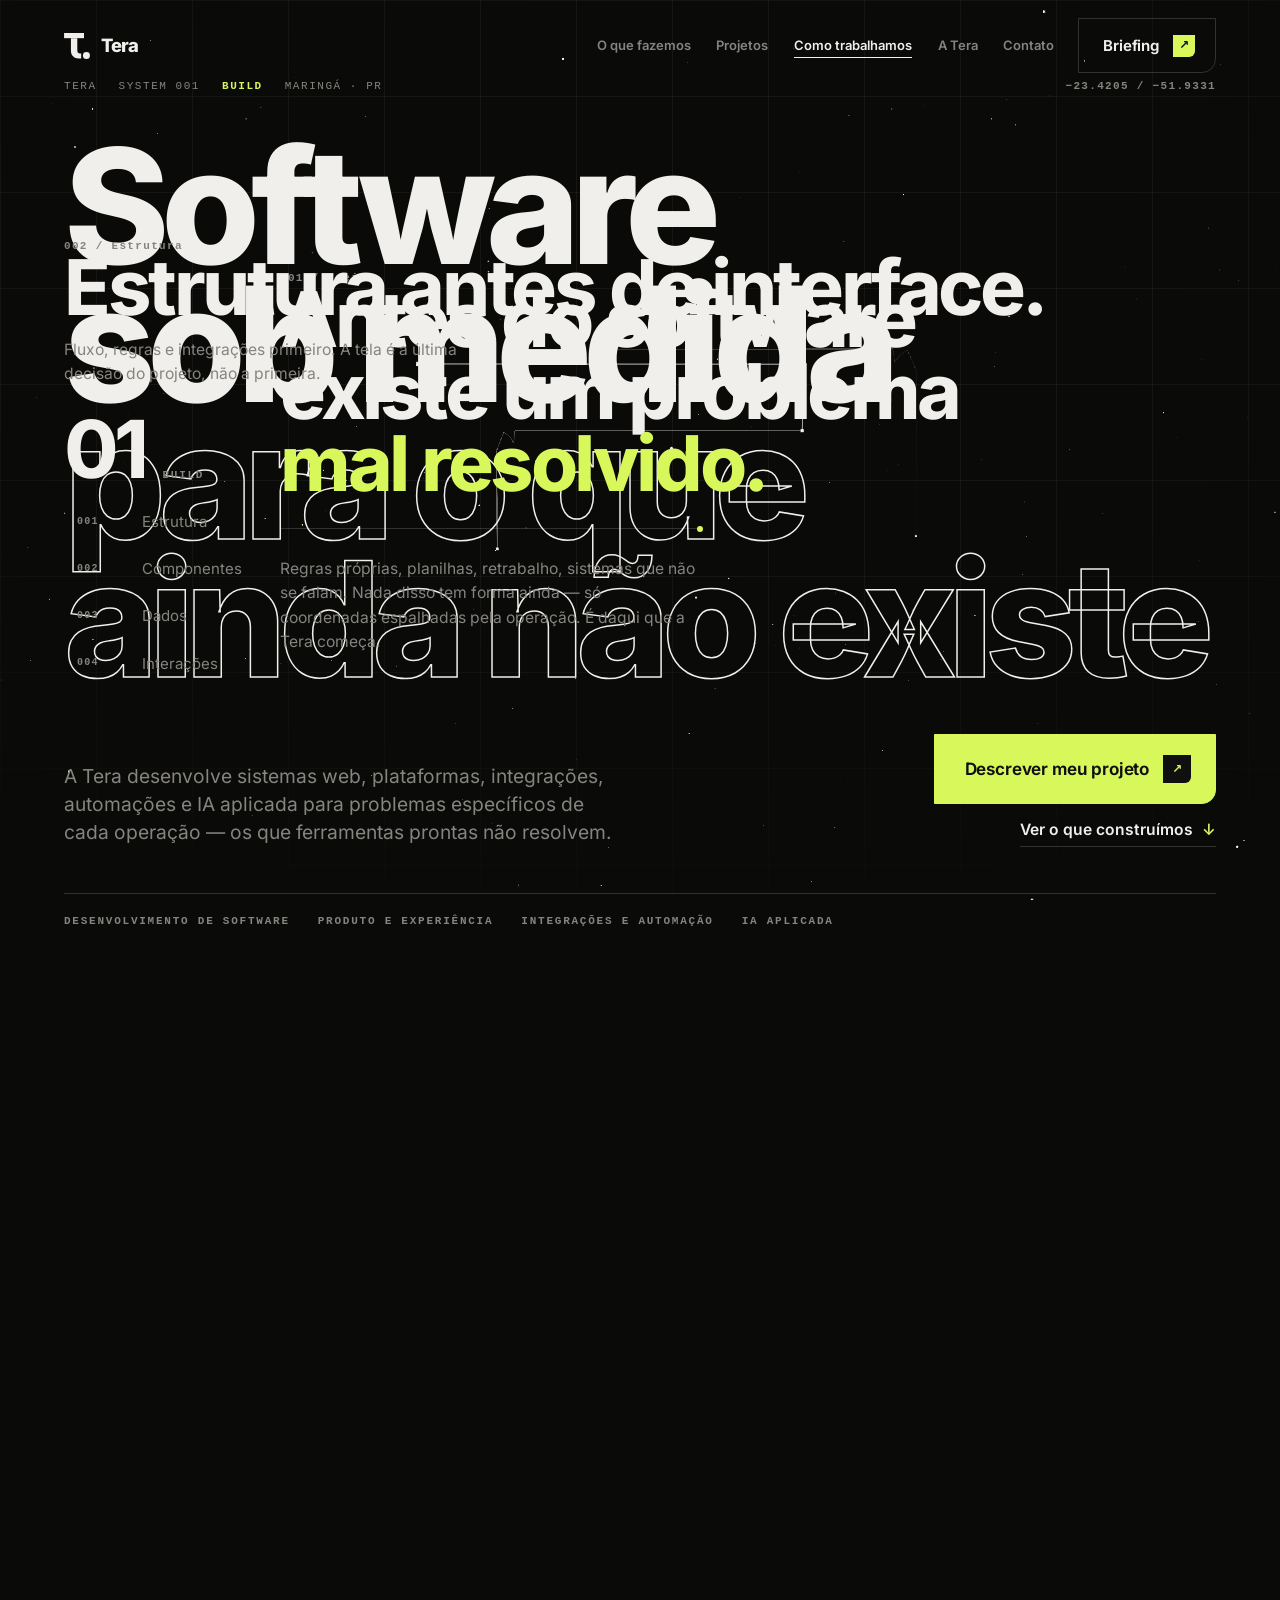
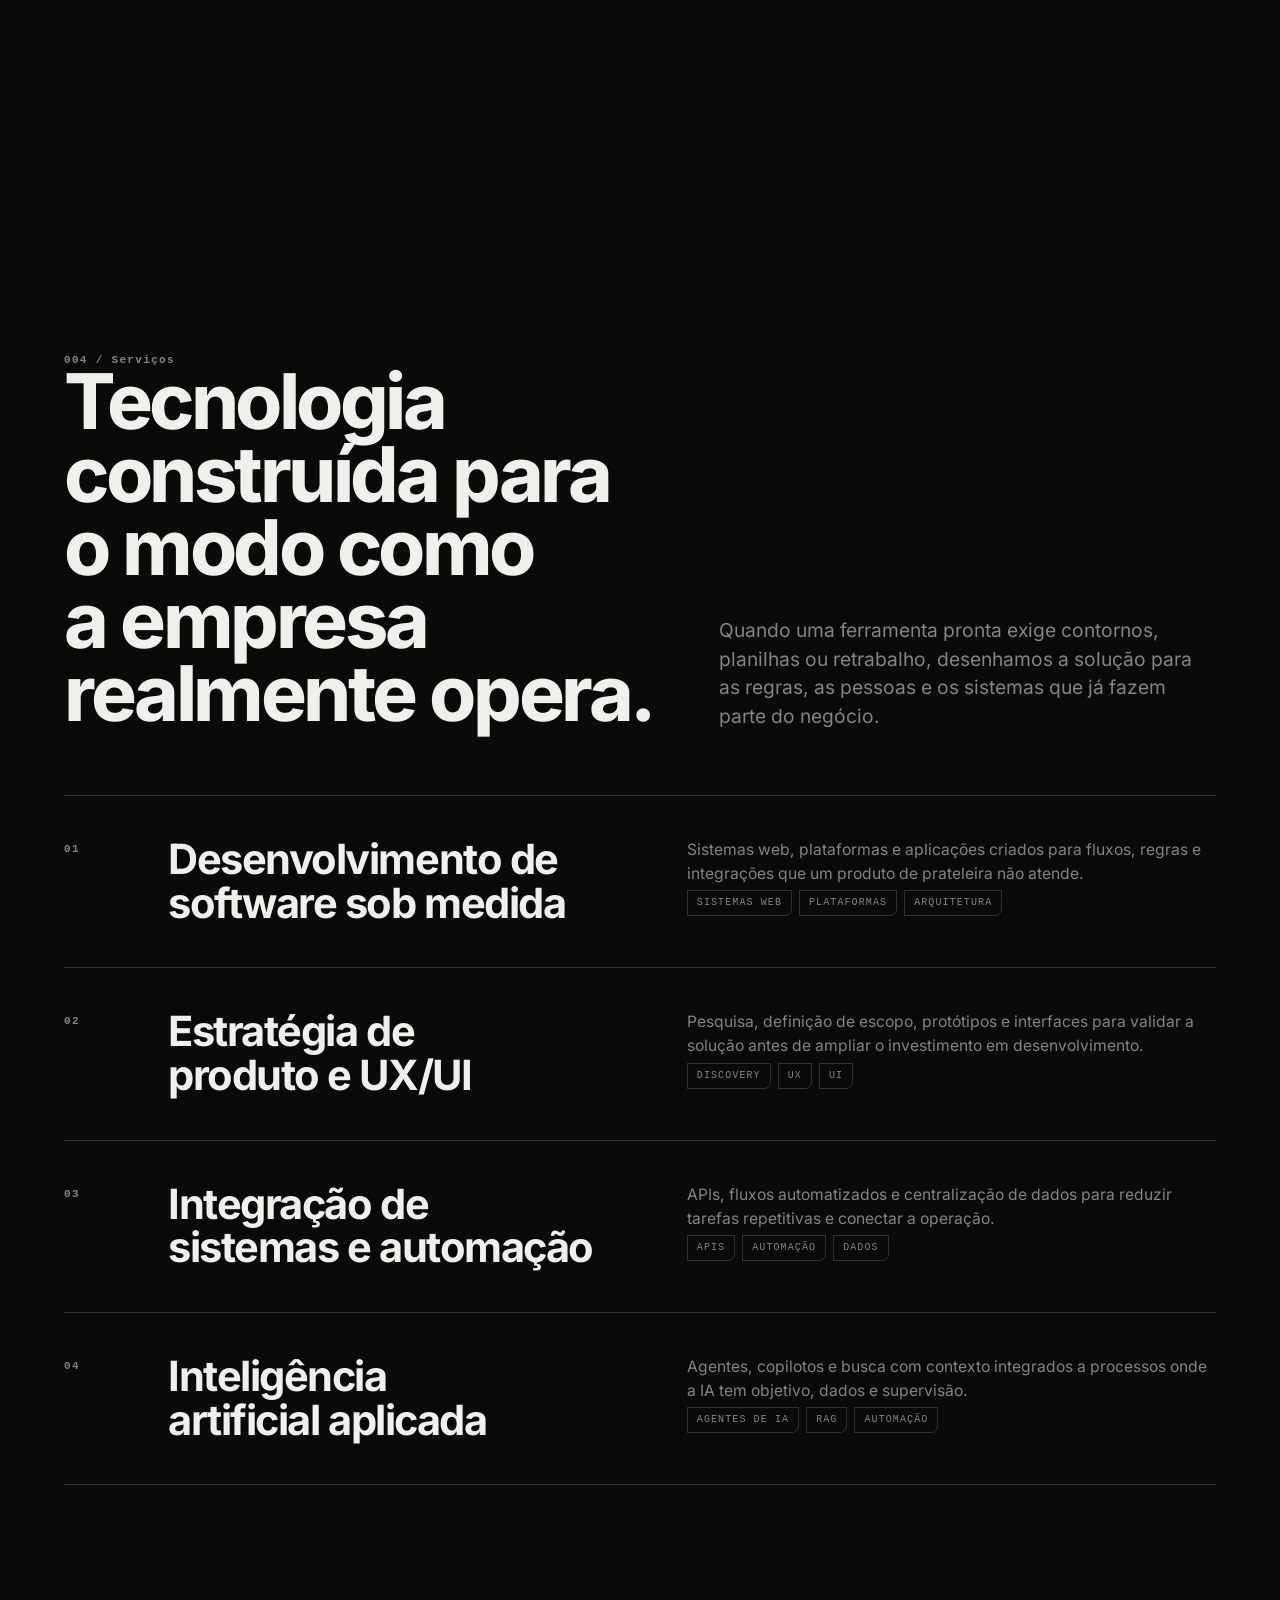
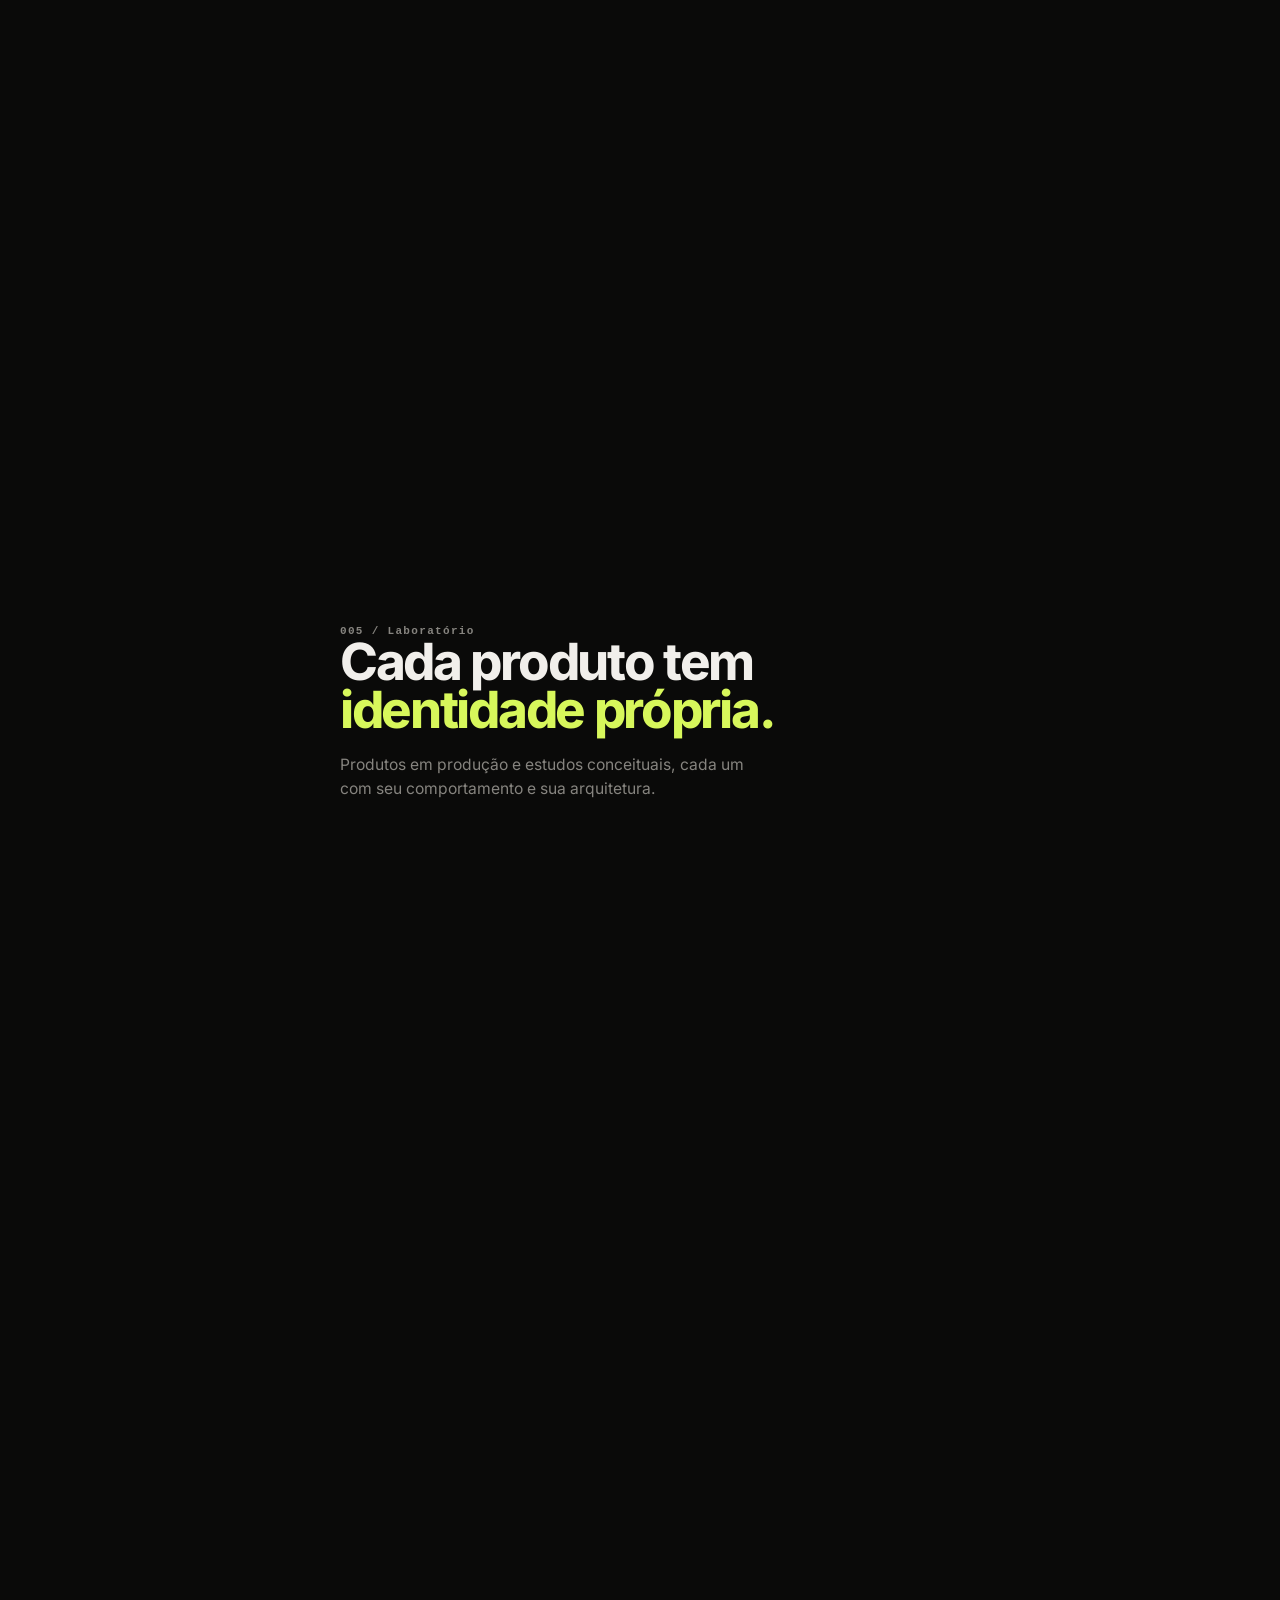
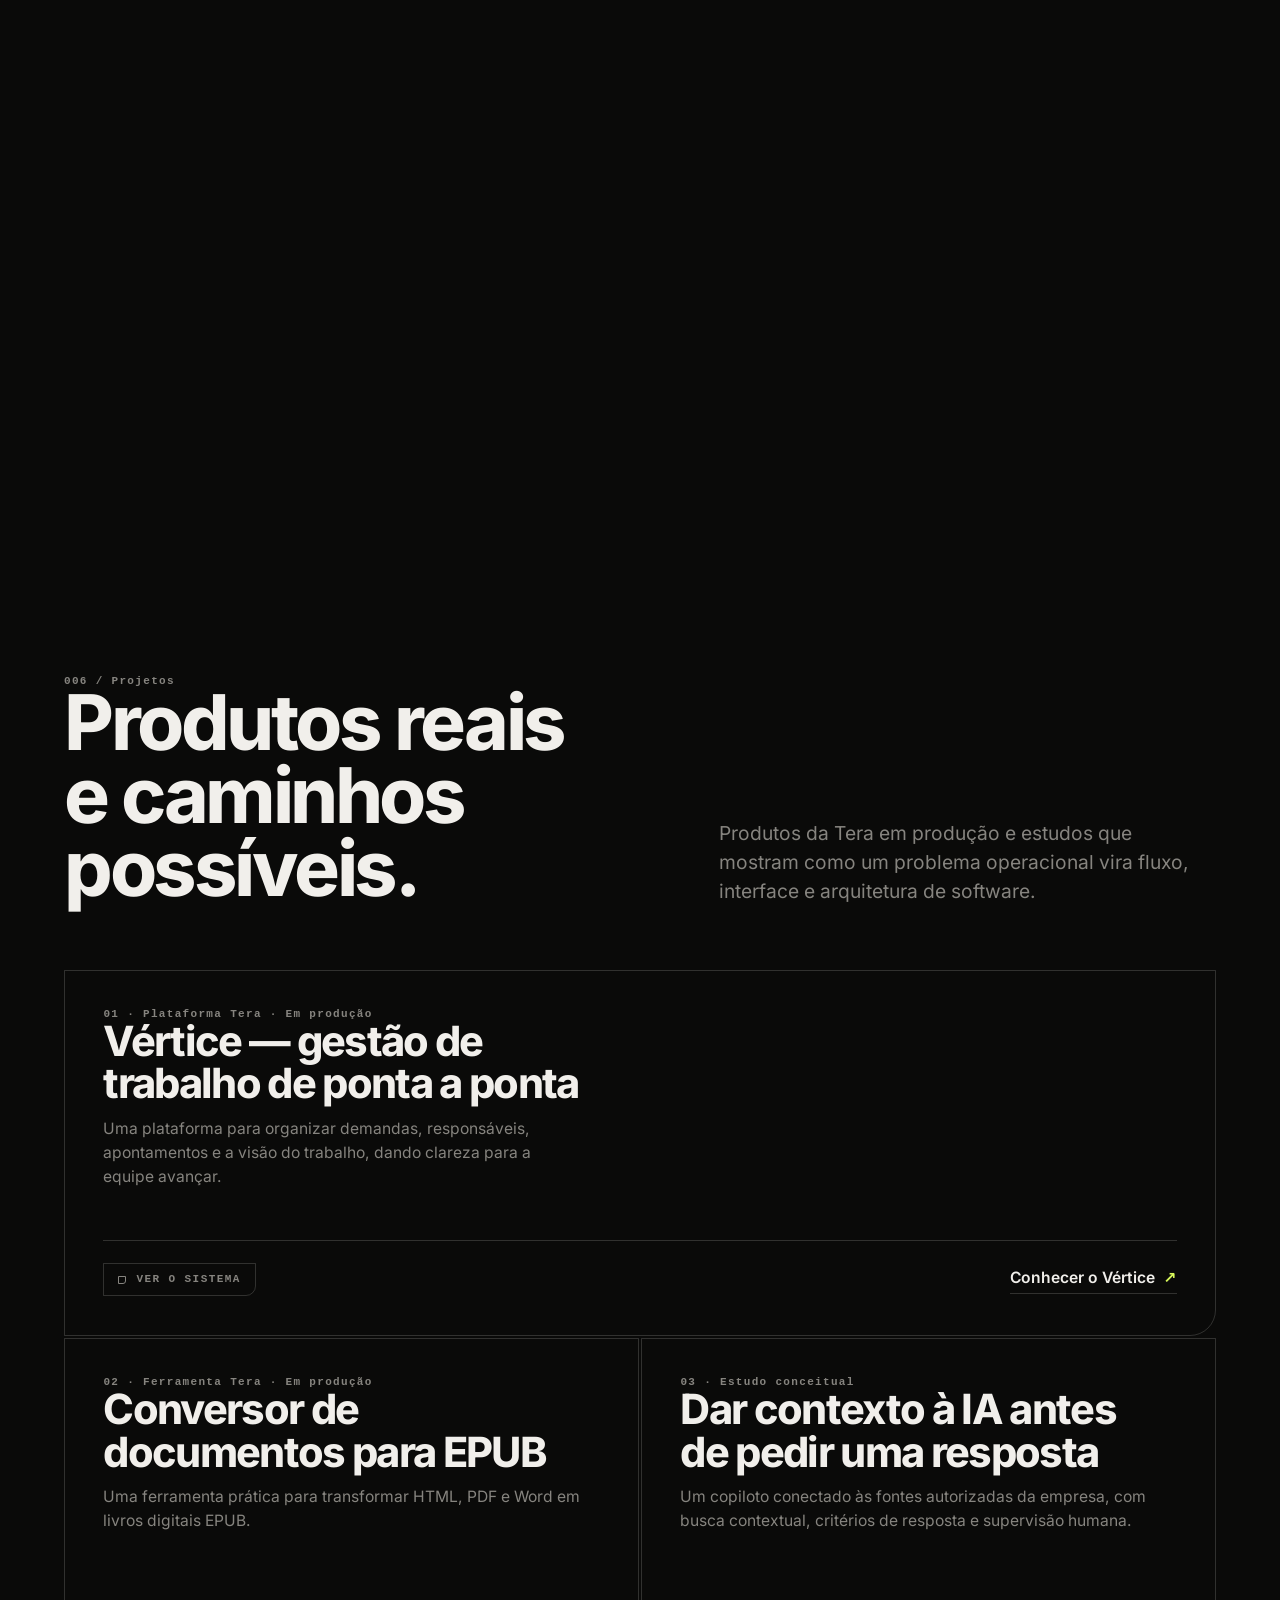
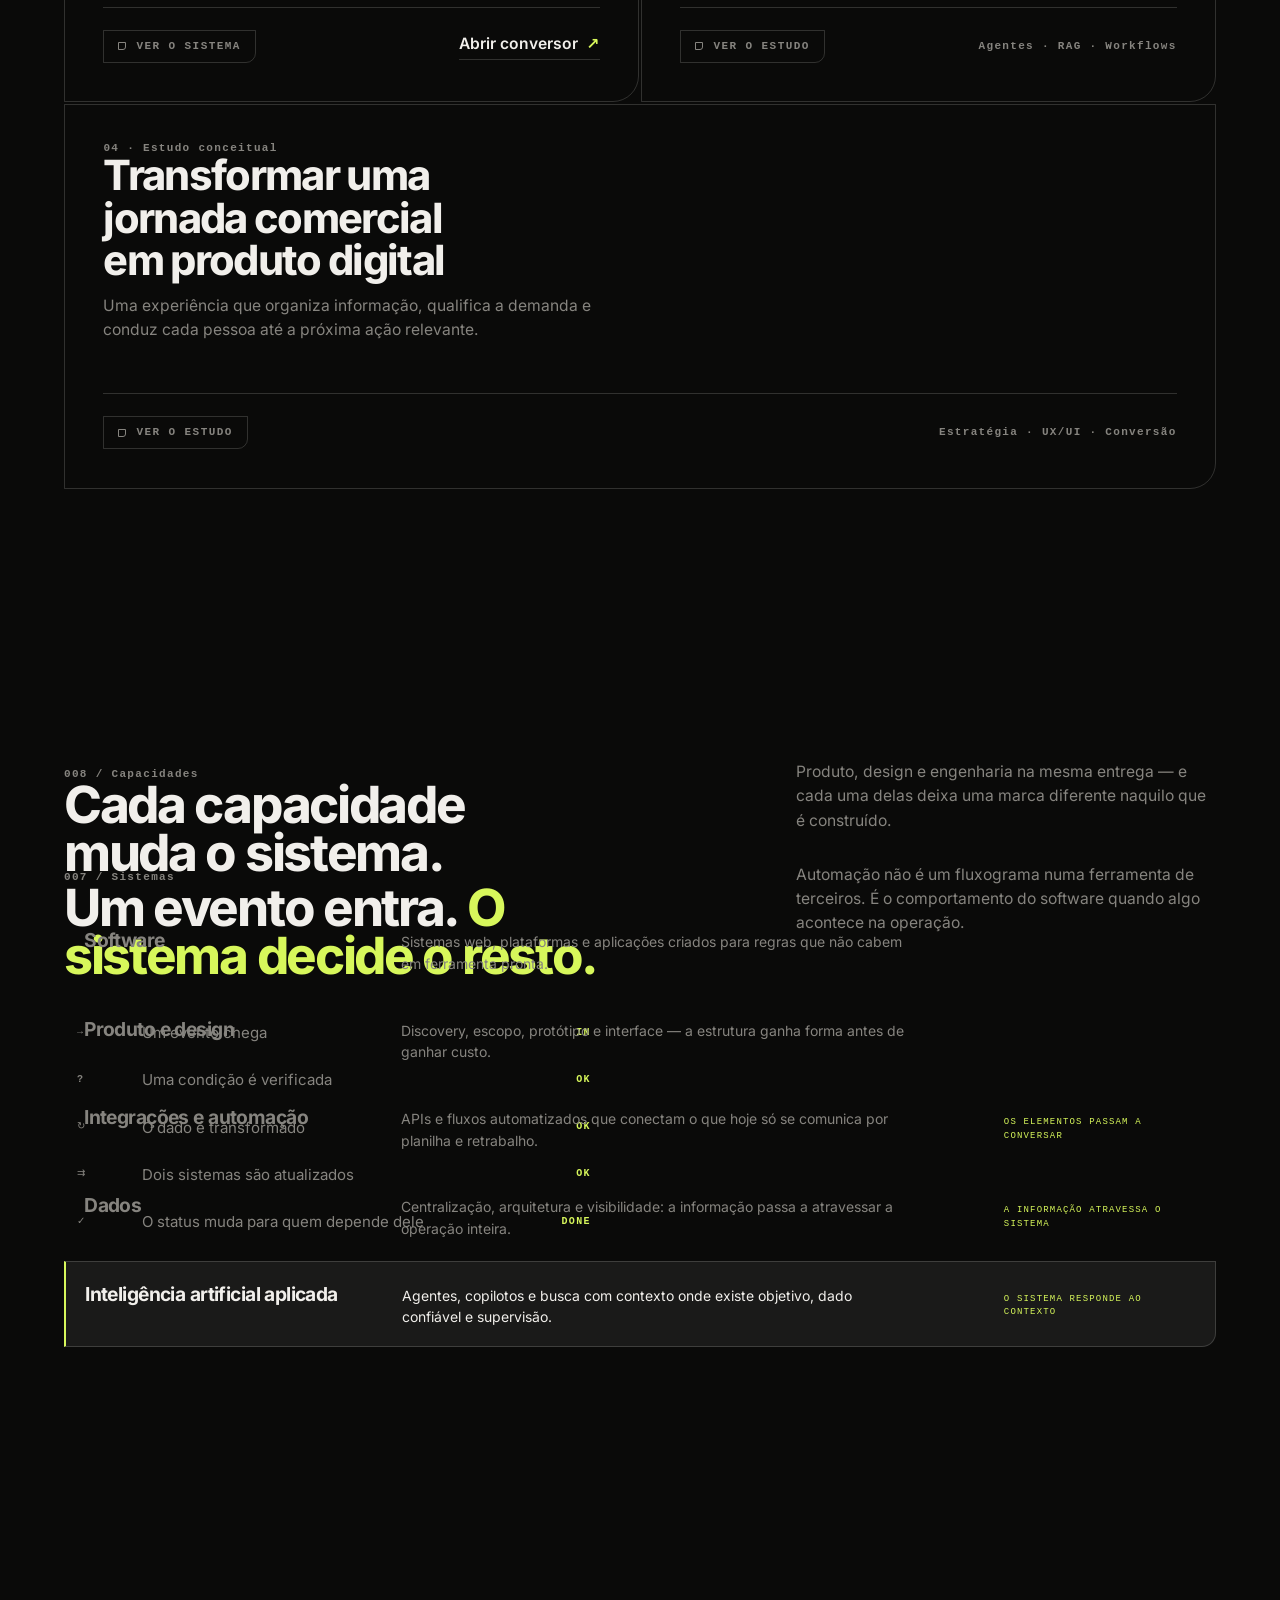
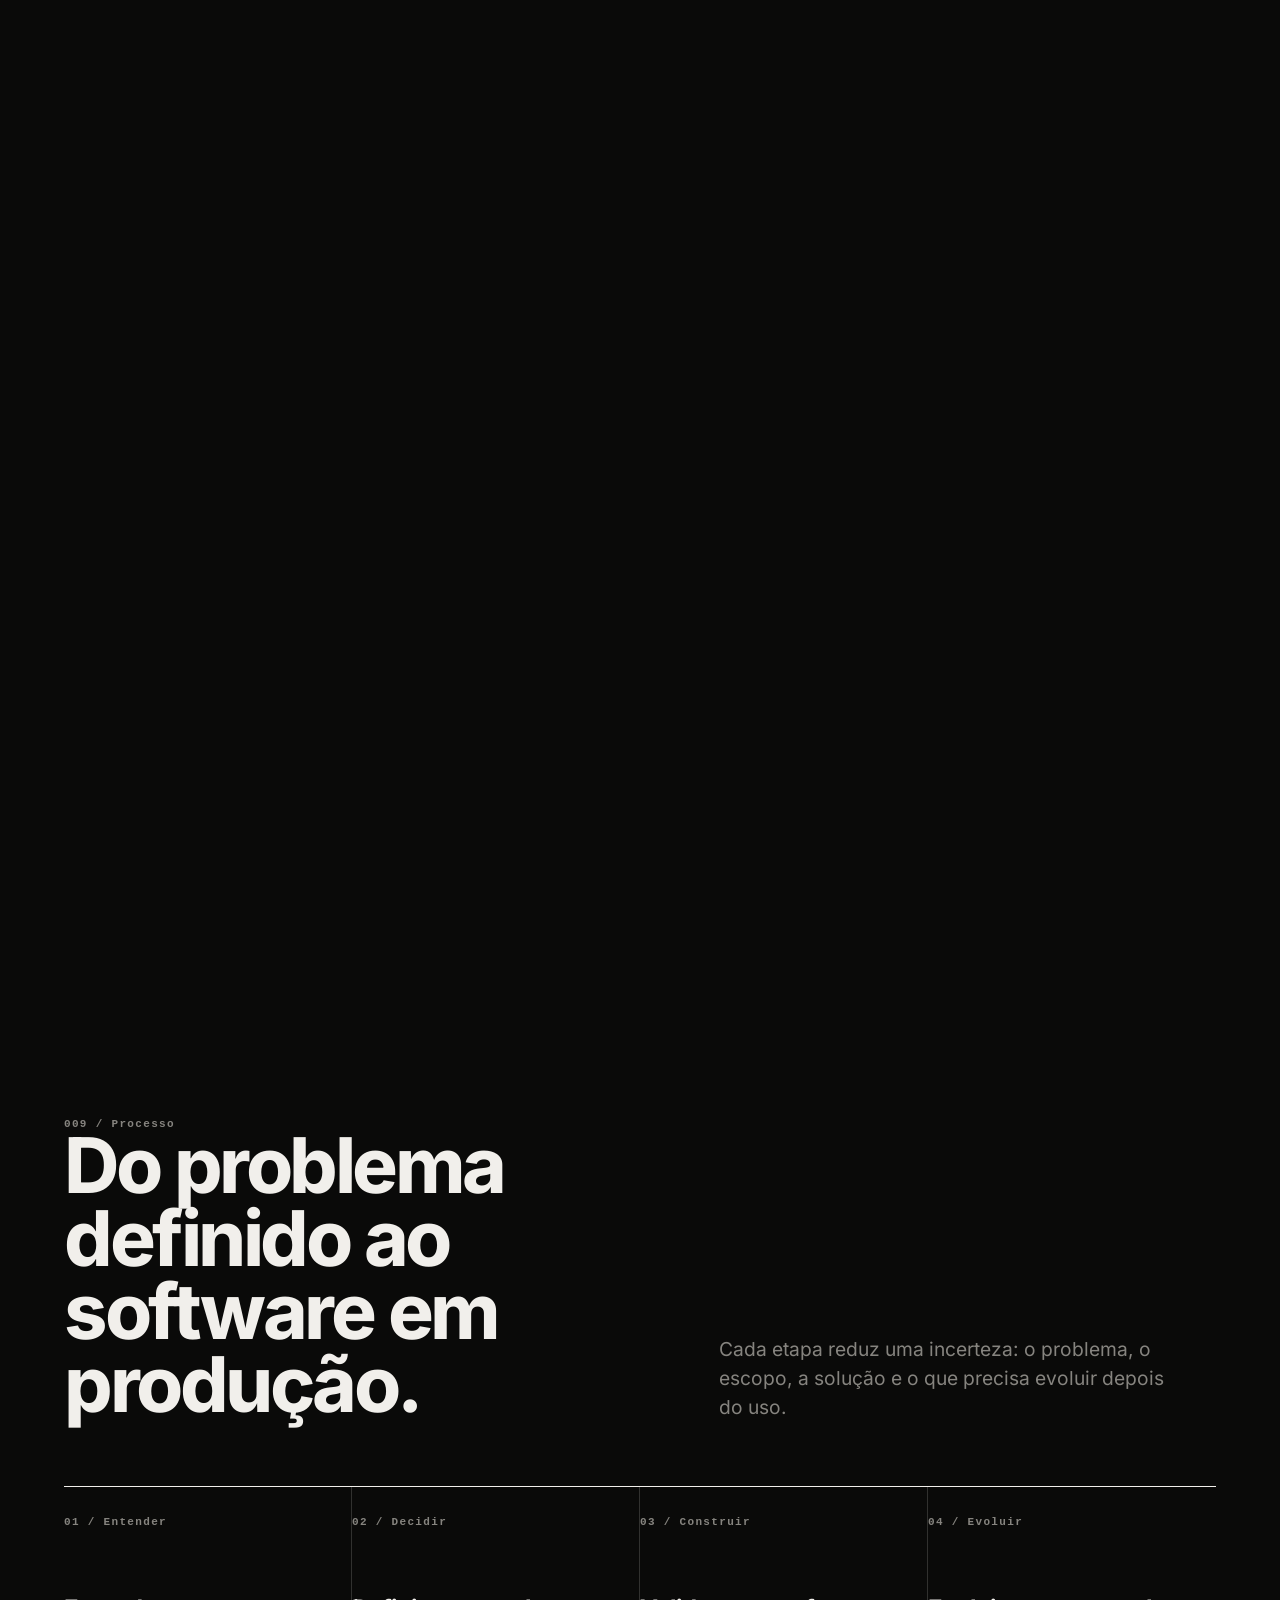
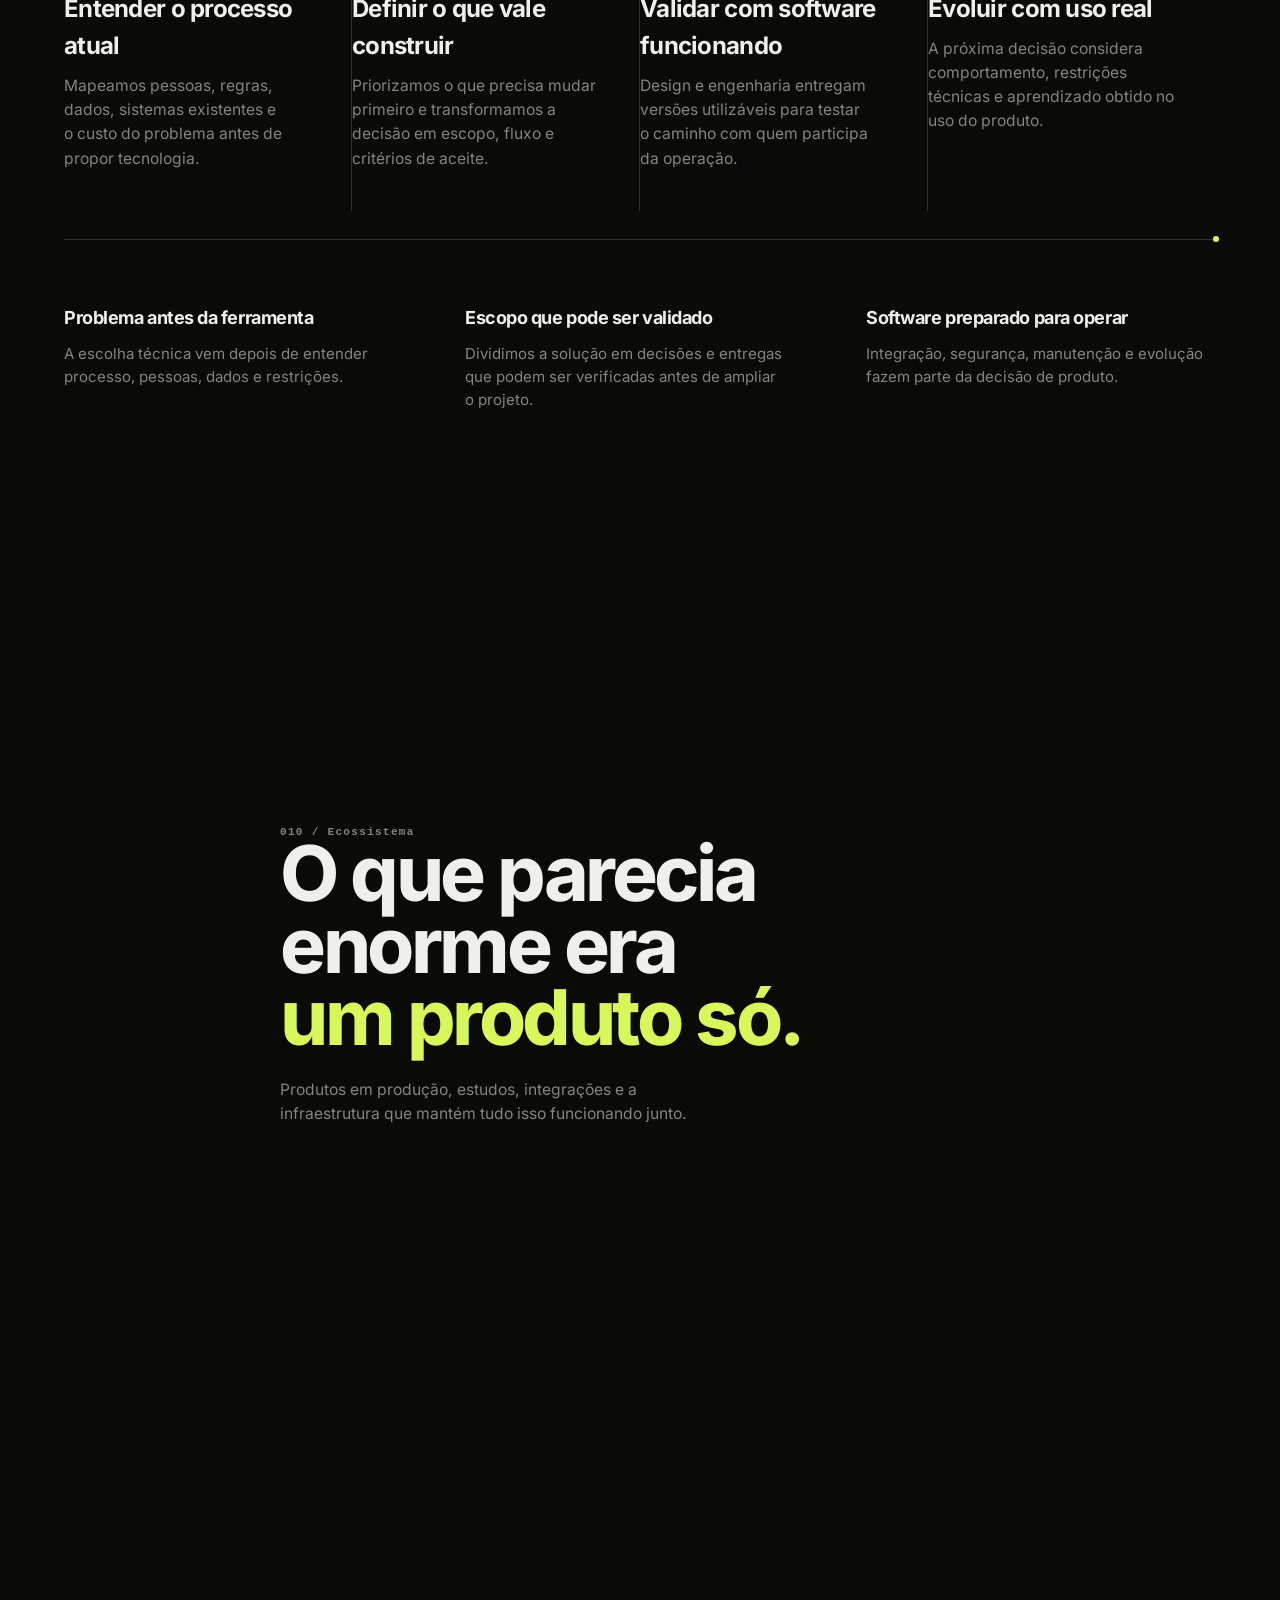
==== experiencia/index.html @ 1e02b142 "revert: volta o site para a versão anterior e arquiva a experiência de scroll A raiz volta a ser o s" ====
<!doctype html>
<html lang="pt-BR">
<head>
<meta charset="utf-8">
<meta name="viewport" content="width=device-width, initial-scale=1, viewport-fit=cover">
<title>Tera | Software sob medida e IA aplicada em Maringá</title>
<meta name="description" content="A Tera desenvolve software sob medida: sistemas web, plataformas, integrações, automação e IA aplicada para problemas que ferramentas prontas não resolvem. Maringá, PR.">
<meta name="theme-color" content="#0a0a09">
<meta name="author" content="Tera Innovation and Technology">
<link rel="canonical" href="https://teralabs.cloud/experiencia/">
<meta name="robots" content="noindex, follow">

<meta property="og:type" content="website">
<meta property="og:locale" content="pt_BR">
<meta property="og:site_name" content="Tera Innovation and Technology">
<meta property="og:title" content="Tera | Software sob medida e IA aplicada em Maringá">
<meta property="og:description" content="Sistemas web, plataformas, integrações, automação e IA aplicada para problemas que ferramentas prontas não resolvem.">
<meta property="og:url" content="https://teralabs.cloud/">
<meta property="og:image" content="https://teralabs.cloud/assets/images/tera_logo_oficial_preview.jpg">
<meta name="twitter:card" content="summary_large_image">
<meta name="twitter:title" content="Tera | Software sob medida e IA aplicada em Maringá">
<meta name="twitter:description" content="Sistemas web, plataformas, integrações, automação e IA aplicada para problemas que ferramentas prontas não resolvem.">
<meta name="twitter:image" content="https://teralabs.cloud/assets/images/tera_logo_oficial_preview.jpg">

<link rel="icon" href="../assets/images/tera_simbolo_oficial_branca.svg" type="image/svg+xml">
<link rel="apple-touch-icon" href="../assets/images/tera_simbolo_oficial_branca.png">
<link rel="preload" href="../assets/fonts/inter-latin.woff2" as="font" type="font/woff2" crossorigin>
<link rel="stylesheet" href="../assets/css/tera.css">

<noscript><style>
  .scene { height: auto !important; }
  .scene__stage { position: static !important; height: auto !important; padding-block: 96px; }
</style></noscript>

<script type="application/ld+json">
{"@context":"https://schema.org","@graph":[
{"@type":"Organization","@id":"https://teralabs.cloud/#organization","name":"Tera Innovation and Technology","alternateName":"Tera","url":"https://teralabs.cloud/","logo":"https://teralabs.cloud/assets/images/tera_logo_oficial_preta.png","address":{"@type":"PostalAddress","addressLocality":"Maringá","addressRegion":"PR","addressCountry":"BR"},"knowsAbout":["Desenvolvimento de software sob medida","Sistemas web","Produtos digitais","Integração de sistemas","Automação de processos","Inteligência artificial aplicada"]},
{"@type":"ProfessionalService","@id":"https://teralabs.cloud/#business","name":"Tera Innovation and Technology","url":"https://teralabs.cloud/","description":"Desenvolvimento de software sob medida, sistemas web, integrações, automação e IA aplicada para empresas. Tera, em Maringá-PR.","address":{"@type":"PostalAddress","addressLocality":"Maringá","addressRegion":"PR","addressCountry":"BR"},"areaServed":"BR","serviceType":["Desenvolvimento de software sob medida","Sistemas web e plataformas digitais","Integração de sistemas e APIs","Automação de processos","Soluções de inteligência artificial"]},
{"@type":"WebSite","@id":"https://teralabs.cloud/#website","url":"https://teralabs.cloud/","name":"Tera Innovation and Technology","inLanguage":"pt-BR","publisher":{"@id":"https://teralabs.cloud/#organization"}},
{"@type":"FAQPage","@id":"https://teralabs.cloud/#faq","mainEntity":[
{"@type":"Question","name":"O que é software sob medida?","acceptedAnswer":{"@type":"Answer","text":"É um sistema desenvolvido para regras, fluxos, integrações e usuários específicos de uma empresa. Diferente de uma ferramenta pronta, o produto é desenhado a partir do processo que precisa funcionar."}},
{"@type":"Question","name":"Quando vale a pena desenvolver um sistema próprio?","acceptedAnswer":{"@type":"Answer","text":"Quando o problema é recorrente, gera retrabalho, depende de planilhas ou contornos e não é bem atendido por ferramentas existentes. Antes de desenvolver, avaliamos se construir é realmente a melhor decisão."}},
{"@type":"Question","name":"Quanto custa desenvolver um software sob medida?","acceptedAnswer":{"@type":"Answer","text":"O custo depende do escopo, das integrações, das regras de negócio, do nível de segurança e da complexidade técnica. A Tera primeiro entende o contexto e define uma proposta compatível com o que precisa ser validado."}},
{"@type":"Question","name":"Quanto tempo leva para desenvolver?","acceptedAnswer":{"@type":"Answer","text":"O prazo varia conforme o problema e o escopo. Organizamos o projeto em etapas verificáveis para colocar uma primeira versão funcional em uso antes de concentrar todo o investimento na solução completa."}},
{"@type":"Question","name":"A Tera desenvolve soluções com inteligência artificial?","acceptedAnswer":{"@type":"Answer","text":"Sim, quando a IA é adequada ao processo. Trabalhamos com agentes, copilotos, busca com contexto e automações, considerando qualidade das fontes, critérios de resposta, supervisão e integração com a operação."}},
{"@type":"Question","name":"Como começa um projeto com a Tera?","acceptedAnswer":{"@type":"Answer","text":"Começa pela descrição do problema: processo atual, pessoas envolvidas, sistemas existentes e resultado esperado. A partir disso, avaliamos o caminho, as incertezas e o primeiro escopo que vale construir."}}]}]}
</script>
</head>

<body>
<a class="skip" href="#conteudo">Pular para o conteúdo</a>
<div class="progress" data-progress aria-hidden="true"></div>
<div class="ambient" aria-hidden="true"></div>

<!-- The Tera Core. An enhancement: every word on this page exists without it. -->
<canvas id="tera-core" aria-hidden="true"></canvas>
<svg id="tera-connectors" aria-hidden="true" focusable="false">
  <path data-from="ui-series" data-to="[data-status]"></path>
  <path data-from="lab-vertice" data-to="#lab-title"></path>
</svg>
<div class="grain" aria-hidden="true"></div>

<header class="header" data-header>
  <a class="brand" href="#topo" aria-label="Tera — início">
    <svg class="brand__mark" viewBox="0 0 340 342" aria-hidden="true" fill="currentColor">
      <rect x="0" y="0" width="262" height="68"/>
      <path d="M 90 68 H 174 V 228 C 174 256 187 270 212 270 H 225 V 336 H 190 C 132 336 90 295 90 238 Z"/>
      <circle cx="294" cy="296" r="46"/>
    </svg>
    <span>Tera</span>
  </a>
  <nav class="nav" aria-label="Navegação principal">
    <a href="#capacidades" data-nav>O que fazemos</a>
    <a href="#projetos" data-nav>Projetos</a>
    <a href="#processo" data-nav>Como trabalhamos</a>
    <a href="#origem" data-nav>A Tera</a>
    <a href="#contato" data-nav>Contato</a>
  </nav>
  <a class="btn btn--ghost" href="../briefing.html" data-magnetic="0.8">
    Briefing
    <span class="btn__mark" aria-hidden="true">↗</span>
  </a>
</header>

<main id="conteudo">

  <!-- ==================================================================
       ACT I — boot · ideia · estrutura · produto
       One pinned stage. Four scenes dissolve inside it while the structure
       behind them goes from dust to a working interface.
       ================================================================== -->
  <section class="act" id="topo" data-act="boot:1.25,idea:1,build:1.25,product:1.35"
           style="--len: 5.6" aria-label="Da ideia ao produto">
    <div class="act__stage" data-stage>
      <div class="core-fallback" aria-hidden="true"></div>

      <!-- 01 BOOT ---------------------------------------------------- -->
      <div class="scene-copy hero" data-scene-copy="boot" data-first>
        <div class="hero__head">
          <p class="boot-strip">
            <span>Tera</span><span>System 001</span><b>Build</b><span>Maringá · PR</span>
          </p>
          <p class="index" aria-hidden="true">−23.4205 / −51.9331</p>
        </div>

        <h1 class="hero__title" id="hero-title">
          Software sob medida
          <em>para o que ainda não existe</em>
        </h1>

        <div class="hero__body">
          <p class="hero__lead">
            A Tera desenvolve sistemas web, plataformas, integrações, automações
            e IA aplicada para problemas específicos de cada operação — os que
            ferramentas prontas não resolvem.
          </p>
          <div class="hero__actions">
            <a class="btn btn--accent btn--lg" href="../briefing.html" data-magnetic="1.1">
              Descrever meu projeto
              <span class="btn__mark" aria-hidden="true">↗</span>
            </a>
            <a class="link" href="#capacidades">
              Ver o que construímos <span aria-hidden="true">↓</span>
            </a>
          </div>
        </div>

        <p class="hero__meta">
          <span class="label label--plain">Desenvolvimento de software</span>
          <span class="label label--plain">Produto e experiência</span>
          <span class="label label--plain">Integrações e automação</span>
          <span class="label label--plain">IA aplicada</span>
        </p>
      </div>

      <!-- 02 IDEIA --------------------------------------------------- -->
      <div class="scene-copy scene-copy--left" data-scene-copy="idea">
        <p class="index">001 / Ideia</p>
        <h2 class="statement">
          Antes do software existe um problema
          <em>mal resolvido.</em>
        </h2>
        <div class="rule" style="max-width: 420px"></div>
        <p class="scene-note">
          Regras próprias, planilhas, retrabalho, sistemas que não se falam.
          Nada disso tem forma ainda — só coordenadas espalhadas pela operação.
          É daqui que a Tera começa.
        </p>
      </div>

      <!-- 03 ESTRUTURA ----------------------------------------------- -->
      <div class="scene-copy" data-scene-copy="build">
        <div class="scene-head">
          <div>
            <p class="index">002 / Estrutura</p>
            <h2 class="statement">Estrutura antes de interface.</h2>
          </div>
          <p class="scene-note">
            Fluxo, regras e integrações primeiro. A tela é a última decisão do
            projeto, não a primeira.
          </p>
        </div>

        <p class="build-counter">
          <b>0<span data-build-step>1</span></b>
          <span>Build</span>
        </p>

        <ol class="build-steps">
          <li class="build-step" data-build="0"><span class="index">001</span><span>Estrutura</span><span class="build-step__state">ok</span></li>
          <li class="build-step" data-build="1"><span class="index">002</span><span>Componentes</span><span class="build-step__state">ok</span></li>
          <li class="build-step" data-build="2"><span class="index">003</span><span>Dados</span><span class="build-step__state">ok</span></li>
          <li class="build-step" data-build="3"><span class="index">004</span><span>Interações</span><span class="build-step__state">ok</span></li>
        </ol>
      </div>

      <!-- 04 PRODUTO ------------------------------------------------- -->
      <div class="scene-copy" data-scene-copy="product">
        <div class="scene-head">
          <div>
            <p class="index">003 / Produto</p>
            <h2 class="statement statement--wide">
              Até virar software que entra em operação.
            </h2>
          </div>
          <div>
            <p class="status-pill" data-status><i aria-hidden="true"></i><span data-status-label>Protótipo</span></p>
            <p class="scene-note" style="margin-top: 18px">
              Versões utilizáveis desde cedo, testadas por quem participa da
              operação real — não apresentações sobre o futuro.
            </p>
          </div>
        </div>
      </div>

      <!-- Captions that hold on to the structure itself. -->
      <div class="spatial" data-anchor="ui-nav">
        <div class="spatial__inner">
          <p class="spatial__name">A regra do negócio</p>
          <p class="spatial__meta">Fluxo · Permissões · Decisão</p>
        </div>
      </div>
      <div class="spatial" data-anchor="ui-series">
        <div class="spatial__inner">
          <p class="spatial__name">O número que a operação acompanha</p>
          <p class="spatial__meta">Dado real · Não é ilustração</p>
        </div>
      </div>
    </div>
  </section>

  <!-- ------------------------------------------------ silêncio: o que fazemos -->
  <section class="passage" id="capacidades" aria-labelledby="servicos-title">
    <div class="wrap">
      <div class="passage__head">
        <div>
          <p class="index">004 / Serviços</p>
          <h2 class="passage__title" id="servicos-title">
            Tecnologia construída para o modo como a empresa realmente opera.
          </h2>
        </div>
        <p class="passage__intro">
          Quando uma ferramenta pronta exige contornos, planilhas ou retrabalho,
          desenhamos a solução para as regras, as pessoas e os sistemas que já
          fazem parte do negócio.
        </p>
      </div>

      <div class="stack">
        <article class="stack__item">
          <p class="index">01</p>
          <h3 class="stack__title">Desenvolvimento de software sob medida</h3>
          <div>
            <p class="stack__body">
              Sistemas web, plataformas e aplicações criados para fluxos, regras
              e integrações que um produto de prateleira não atende.
            </p>
            <ul class="stack__tags"><li>Sistemas web</li><li>Plataformas</li><li>Arquitetura</li></ul>
          </div>
        </article>
        <article class="stack__item">
          <p class="index">02</p>
          <h3 class="stack__title">Estratégia de produto e UX/UI</h3>
          <div>
            <p class="stack__body">
              Pesquisa, definição de escopo, protótipos e interfaces para validar
              a solução antes de ampliar o investimento em desenvolvimento.
            </p>
            <ul class="stack__tags"><li>Discovery</li><li>UX</li><li>UI</li></ul>
          </div>
        </article>
        <article class="stack__item">
          <p class="index">03</p>
          <h3 class="stack__title">Integração de sistemas e automação</h3>
          <div>
            <p class="stack__body">
              APIs, fluxos automatizados e centralização de dados para reduzir
              tarefas repetitivas e conectar a operação.
            </p>
            <ul class="stack__tags"><li>APIs</li><li>Automação</li><li>Dados</li></ul>
          </div>
        </article>
        <article class="stack__item">
          <p class="index">04</p>
          <h3 class="stack__title">Inteligência artificial aplicada</h3>
          <div>
            <p class="stack__body">
              Agentes, copilotos e busca com contexto integrados a processos onde
              a IA tem objetivo, dados e supervisão.
            </p>
            <ul class="stack__tags"><li>Agentes de IA</li><li>RAG</li><li>Automação</li></ul>
          </div>
        </article>
      </div>
    </div>
  </section>

  <!-- ==================================================================
       ACT II — o laboratório
       ================================================================== -->
  <section class="act" data-act="lab:1" style="--len: 2.4" aria-label="O laboratório da Tera">
    <div class="act__stage" data-stage>
      <div class="core-fallback" aria-hidden="true"></div>

      <div class="scene-copy scene-copy--bottom" data-scene-copy="lab" data-first>
        <p class="index">005 / Laboratório</p>
        <h2 class="statement statement--sm" id="lab-title">
          Cada produto tem <em>identidade própria.</em>
        </h2>
        <p class="scene-note" style="margin-top: 20px">
          Produtos em produção e estudos conceituais, cada um com seu
          comportamento e sua arquitetura.
        </p>
      </div>

      <div class="spatial" data-anchor="lab-vertice">
        <div class="spatial__inner">
          <p class="spatial__name">Vértice</p>
          <p class="spatial__meta">Plataforma Tera · Em produção</p>
        </div>
      </div>
      <div class="spatial" data-anchor="lab-epub">
        <div class="spatial__inner">
          <p class="spatial__name">Conversor EPUB</p>
          <p class="spatial__meta">Ferramenta Tera · Em produção</p>
        </div>
      </div>
      <div class="spatial" data-anchor="lab-context">
        <div class="spatial__inner">
          <p class="spatial__name">Inteligência contextual</p>
          <p class="spatial__meta">Estudo conceitual</p>
        </div>
      </div>
      <div class="spatial" data-anchor="lab-journey">
        <div class="spatial__inner">
          <p class="spatial__name">Jornada que converte</p>
          <p class="spatial__meta">Estudo conceitual</p>
        </div>
      </div>
    </div>
  </section>

  <!-- ------------------------------------------------- silêncio: os projetos -->
  <section class="passage" id="projetos" aria-labelledby="projetos-title">
    <div class="wrap">
      <div class="passage__head">
        <div>
          <p class="index">006 / Projetos</p>
          <h2 class="passage__title" id="projetos-title">
            Produtos reais e caminhos possíveis.
          </h2>
        </div>
        <p class="passage__intro">
          Produtos da Tera em produção e estudos que mostram como um problema
          operacional vira fluxo, interface e arquitetura de software.
        </p>
      </div>

      <div class="projects">
        <article class="project project--wide" data-project id="projeto-vertice" data-open="false">
          <div class="project__head">
            <div>
              <p class="index">01 · Plataforma Tera · Em produção</p>
              <h3 class="project__name">Vértice — gestão de trabalho de ponta a ponta</h3>
              <p class="project__what">
                Uma plataforma para organizar demandas, responsáveis, apontamentos
                e a visão do trabalho, dando clareza para a equipe avançar.
              </p>
            </div>
            <p class="project__coords" aria-hidden="true">SYS-01 · −9.4 / 1.6 / −3.5</p>
          </div>
          <div class="project__foot">
            <button class="project-toggle" type="button" data-project-toggle
                    aria-expanded="false" aria-controls="detalhe-vertice">
              <i aria-hidden="true"></i> Ver o sistema
            </button>
            <a class="link" href="https://vertice.teralabs.cloud" rel="noopener">
              Conhecer o Vértice <span aria-hidden="true">↗</span>
            </a>
          </div>
          <dl class="project__detail" id="detalhe-vertice" data-project-detail hidden>
            <div><dt>Problema</dt><dd>Demandas, responsáveis e apontamentos espalhados entre planilhas e conversas, sem uma visão única de andamento.</dd></div>
            <div><dt>Sistema</dt><dd>Quadro de trabalho, atribuição de responsáveis, apontamento de tempo e visão de progresso em um mesmo lugar.</dd></div>
            <div><dt>Stack</dt><dd>Aplicação web, fluxo Kanban, gestão de produtividade.</dd></div>
          </dl>
        </article>

        <article class="project" data-project id="projeto-epub" data-open="false">
          <div class="project__head">
            <div>
              <p class="index">02 · Ferramenta Tera · Em produção</p>
              <h3 class="project__name">Conversor de documentos para EPUB</h3>
              <p class="project__what">
                Uma ferramenta prática para transformar HTML, PDF e Word em livros
                digitais EPUB.
              </p>
            </div>
            <p class="project__coords" aria-hidden="true">SYS-02 · 7.6 / 3.4 / −11.0</p>
          </div>
          <div class="project__foot">
            <button class="project-toggle" type="button" data-project-toggle
                    aria-expanded="false" aria-controls="detalhe-epub">
              <i aria-hidden="true"></i> Ver o sistema
            </button>
            <a class="link" href="https://tera.brugnolo.com.br/projetos/epub-converter/" rel="noopener">
              Abrir conversor <span aria-hidden="true">↗</span>
            </a>
          </div>
          <dl class="project__detail" id="detalhe-epub" data-project-detail hidden>
            <div><dt>Problema</dt><dd>Publicar um livro digital exigia conversão manual e ferramentas separadas para cada formato de origem.</dd></div>
            <div><dt>Sistema</dt><dd>Uma aplicação web única que recebe HTML, PDF ou DOCX e devolve um EPUB pronto.</dd></div>
            <div><dt>Stack</dt><dd>Aplicação web, conversão de documentos, EPUB.</dd></div>
          </dl>
        </article>

        <article class="project" data-project id="projeto-contexto" data-open="false">
          <div class="project__head">
            <div>
              <p class="index">03 · Estudo conceitual</p>
              <h3 class="project__name">Dar contexto à IA antes de pedir uma resposta</h3>
              <p class="project__what">
                Um copiloto conectado às fontes autorizadas da empresa, com busca
                contextual, critérios de resposta e supervisão humana.
              </p>
            </div>
            <p class="project__coords" aria-hidden="true">STD-01 · −6.2 / −5.4 / −18.5</p>
          </div>
          <div class="project__foot">
            <button class="project-toggle" type="button" data-project-toggle
                    aria-expanded="false" aria-controls="detalhe-contexto">
              <i aria-hidden="true"></i> Ver o estudo
            </button>
            <p class="index">Agentes · RAG · Workflows</p>
          </div>
          <dl class="project__detail" id="detalhe-contexto" data-project-detail hidden>
            <div><dt>Problema</dt><dd>Modelos genéricos respondem sem conhecer as regras, os documentos e os limites da empresa.</dd></div>
            <div><dt>Sistema</dt><dd>Busca sobre fontes autorizadas, critérios explícitos de resposta e um ponto de supervisão humana antes da ação.</dd></div>
            <div><dt>Natureza</dt><dd>Estudo conceitual — mostra a abordagem, não um produto em operação.</dd></div>
          </dl>
        </article>

        <article class="project project--wide" data-project id="projeto-jornada" data-open="false">
          <div class="project__head">
            <div>
              <p class="index">04 · Estudo conceitual</p>
              <h3 class="project__name">Transformar uma jornada comercial em produto digital</h3>
              <p class="project__what">
                Uma experiência que organiza informação, qualifica a demanda e
                conduz cada pessoa até a próxima ação relevante.
              </p>
            </div>
            <p class="project__coords" aria-hidden="true">STD-02 · 9.8 / −4.6 / −24.0</p>
          </div>
          <div class="project__foot">
            <button class="project-toggle" type="button" data-project-toggle
                    aria-expanded="false" aria-controls="detalhe-jornada">
              <i aria-hidden="true"></i> Ver o estudo
            </button>
            <p class="index">Estratégia · UX/UI · Conversão</p>
          </div>
          <dl class="project__detail" id="detalhe-jornada" data-project-detail hidden>
            <div><dt>Problema</dt><dd>Informação dispersa faz a pessoa certa desistir antes de chegar à conversa certa.</dd></div>
            <div><dt>Sistema</dt><dd>Uma jornada que ordena o contexto, qualifica a demanda e entrega o próximo passo já preparado para quem atende.</dd></div>
            <div><dt>Natureza</dt><dd>Estudo conceitual — o briefing interativo deste site nasceu dessa ideia.</dd></div>
          </dl>
        </article>
      </div>
    </div>
  </section>

  <!-- ==================================================================
       ACT III — sistemas · capacidades
       ================================================================== -->
  <section class="act" data-act="systems:1.1,capabilities:1.6" style="--len: 4"
           aria-label="Sistemas e capacidades">
    <div class="act__stage" data-stage>
      <div class="core-fallback" aria-hidden="true"></div>

      <div class="scene-copy" data-scene-copy="systems" data-first>
        <div class="scene-head">
          <div>
            <p class="index">007 / Sistemas</p>
            <h2 class="statement statement--sm">
              Um evento entra.
              <em>O sistema decide o resto.</em>
            </h2>
          </div>
          <p class="scene-note">
            Automação não é um fluxograma numa ferramenta de terceiros. É o
            comportamento do software quando algo acontece na operação.
          </p>
        </div>

        <ol class="build-steps" style="max-width: 540px">
          <li class="build-step" data-flow="0"><span class="index">→</span><span>Um evento chega</span><span class="build-step__state">in</span></li>
          <li class="build-step" data-flow="1"><span class="index">?</span><span>Uma condição é verificada</span><span class="build-step__state">ok</span></li>
          <li class="build-step" data-flow="2"><span class="index">↻</span><span>O dado é transformado</span><span class="build-step__state">ok</span></li>
          <li class="build-step" data-flow="3"><span class="index">⇉</span><span>Dois sistemas são atualizados</span><span class="build-step__state">ok</span></li>
          <li class="build-step" data-flow="4"><span class="index">✓</span><span>O status muda para quem depende dele</span><span class="build-step__state">done</span></li>
        </ol>
      </div>

      <div class="scene-copy" data-scene-copy="capabilities">
        <div class="scene-head">
          <div>
            <p class="index">008 / Capacidades</p>
            <h2 class="statement statement--sm">Cada capacidade muda o sistema.</h2>
          </div>
          <p class="scene-note">
            Produto, design e engenharia na mesma entrega — e cada uma delas
            deixa uma marca diferente naquilo que é construído.
          </p>
        </div>

        <ul class="capabilities">
          <li class="capability" data-cap="0">
            <p class="capability__name">Software</p>
            <p class="capability__what">Sistemas web, plataformas e aplicações criados para regras que não cabem em ferramenta pronta.</p>
            <p class="capability__effect">Surge estrutura</p>
          </li>
          <li class="capability" data-cap="1">
            <p class="capability__name">Produto e design</p>
            <p class="capability__what">Discovery, escopo, protótipo e interface — a estrutura ganha forma antes de ganhar custo.</p>
            <p class="capability__effect">A estrutura ganha forma</p>
          </li>
          <li class="capability" data-cap="2">
            <p class="capability__name">Integrações e automação</p>
            <p class="capability__what">APIs e fluxos automatizados que conectam o que hoje só se comunica por planilha e retrabalho.</p>
            <p class="capability__effect">Os elementos passam a conversar</p>
          </li>
          <li class="capability" data-cap="3">
            <p class="capability__name">Dados</p>
            <p class="capability__what">Centralização, arquitetura e visibilidade: a informação passa a atravessar a operação inteira.</p>
            <p class="capability__effect">A informação atravessa o sistema</p>
          </li>
          <li class="capability" data-cap="4">
            <p class="capability__name">Inteligência artificial aplicada</p>
            <p class="capability__what">Agentes, copilotos e busca com contexto onde existe objetivo, dado confiável e supervisão.</p>
            <p class="capability__effect">O sistema responde ao contexto</p>
          </li>
        </ul>
      </div>
    </div>
  </section>

  <!-- --------------------------------------------------- silêncio: o processo -->
  <section class="passage" id="processo" aria-labelledby="processo-title">
    <div class="wrap">
      <div class="passage__head">
        <div>
          <p class="index">009 / Processo</p>
          <h2 class="passage__title" id="processo-title">
            Do problema definido ao software em produção.
          </h2>
        </div>
        <p class="passage__intro">
          Cada etapa reduz uma incerteza: o problema, o escopo, a solução e o que
          precisa evoluir depois do uso.
        </p>
      </div>

      <ol class="steps">
        <li class="step">
          <p class="index">01 / Entender</p>
          <h3 class="step__title">Entender o processo atual</h3>
          <p class="step__body">Mapeamos pessoas, regras, dados, sistemas existentes e o custo do problema antes de propor tecnologia.</p>
        </li>
        <li class="step">
          <p class="index">02 / Decidir</p>
          <h3 class="step__title">Definir o que vale construir</h3>
          <p class="step__body">Priorizamos o que precisa mudar primeiro e transformamos a decisão em escopo, fluxo e critérios de aceite.</p>
        </li>
        <li class="step">
          <p class="index">03 / Construir</p>
          <h3 class="step__title">Validar com software funcionando</h3>
          <p class="step__body">Design e engenharia entregam versões utilizáveis para testar o caminho com quem participa da operação.</p>
        </li>
        <li class="step">
          <p class="index">04 / Evoluir</p>
          <h3 class="step__title">Evoluir com uso real</h3>
          <p class="step__body">A próxima decisão considera comportamento, restrições técnicas e aprendizado obtido no uso do produto.</p>
        </li>
      </ol>

      <div class="rule"></div>

      <div class="principles">
        <div class="principle">
          <h3 class="principle__title">Problema antes da ferramenta</h3>
          <p class="principle__body">A escolha técnica vem depois de entender processo, pessoas, dados e restrições.</p>
        </div>
        <div class="principle">
          <h3 class="principle__title">Escopo que pode ser validado</h3>
          <p class="principle__body">Dividimos a solução em decisões e entregas que podem ser verificadas antes de ampliar o projeto.</p>
        </div>
        <div class="principle">
          <h3 class="principle__title">Software preparado para operar</h3>
          <p class="principle__body">Integração, segurança, manutenção e evolução fazem parte da decisão de produto.</p>
        </div>
      </div>
    </div>
  </section>

  <!-- ==================================================================
       ACT IV — o ecossistema
       ================================================================== -->
  <section class="act" data-act="ecosystem:1" style="--len: 2.1" aria-label="O ecossistema Tera">
    <div class="act__stage" data-stage>
      <div class="core-fallback" aria-hidden="true"></div>
      <div class="scene-copy scene-copy--left" data-scene-copy="ecosystem" data-first>
        <p class="index">010 / Ecossistema</p>
        <h2 class="statement statement--wide">
          O que parecia enorme era
          <em>um produto só.</em>
        </h2>
        <p class="scene-note" style="margin-top: 24px">
          Produtos em produção, estudos, integrações e a infraestrutura que
          mantém tudo isso funcionando junto.
        </p>
      </div>
    </div>
  </section>

  <!-- ---------------------------------------------------- silêncio: a origem -->
  <section class="passage passage--tight" id="origem" aria-labelledby="origem-title">
    <div class="wrap">
      <div class="passage__head">
        <div>
          <p class="index">011 / Origem</p>
          <h2 class="passage__title" id="origem-title">
            Desenvolvimento de software em Maringá, com o problema perto.
          </h2>
        </div>
        <p class="passage__intro">
          A Tera reúne estratégia de produto, design e engenharia para construir
          soluções digitais sem separar quem entende o negócio de quem implementa
          a tecnologia.
        </p>
      </div>
      <p class="label">Tera · Maringá · Paraná · Brasil</p>
    </div>
  </section>

  <!-- ==================================================================
       ACT V — a assinatura
       Everything built along the way reorganises into the Tera mark.
       ================================================================== -->
  <section class="act" data-act="final:1" style="--len: 2.3" aria-label="Vamos construir">
    <div class="act__stage" data-stage>
      <div class="core-fallback" aria-hidden="true"></div>
      <div class="scene-copy final" data-scene-copy="final" data-first>
        <p class="index">012 / Próximo</p>
        <h2 class="final__title" id="final-title">
          Tem uma ideia que deveria existir?
        </h2>
        <p class="final__note">
          Conte o problema que o software precisa resolver. A primeira decisão é
          entender se realmente vale construir.
        </p>
        <a class="btn btn--accent btn--lg" href="#contato" data-magnetic="1.2">
          Descrever meu projeto
          <span class="btn__mark" aria-hidden="true">↗</span>
        </a>
      </div>
    </div>
  </section>

  <!-- ----------------------------------------------------------- o contato -->
  <section class="passage" id="contato" aria-labelledby="contato-title">
    <div class="wrap contact">
      <div>
        <p class="index">013 / Contato</p>
        <h2 class="passage__title" id="contato-title">
          Conte o problema que o software precisa resolver.
        </h2>
        <p class="passage__intro" style="margin-top: 22px">
          Descreva o processo, o sistema ou o produto que precisa mudar. Essas
          informações ajudam a avaliar o contexto antes da primeira conversa.
        </p>
        <div class="rule" style="max-width: 320px"></div>
        <p class="label label--plain">Prefere responder quatro perguntas?</p>
        <p style="margin-top: 12px">
          <a class="link" href="../briefing.html">Montar meu briefing <span aria-hidden="true">↗</span></a>
        </p>
      </div>

      <form class="form" id="project-form" method="POST"
            action="https://formsubmit.co/canhete.jr@gmail.com">
        <input type="hidden" name="_subject" value="Novo projeto pelo site da Tera">
        <input type="hidden" name="_next" value="https://teralabs.cloud/experiencia/?enviado=1#contato">
        <input type="hidden" name="_template" value="table">
        <input class="honeypot" type="text" name="_honey" tabindex="-1" autocomplete="off" aria-hidden="true">

        <div class="field">
          <label for="nome">Seu nome *</label>
          <input id="nome" name="nome" type="text" required autocomplete="name" placeholder="Como podemos chamar você?">
        </div>
        <div class="field">
          <label for="email">E-mail *</label>
          <input id="email" name="email" type="email" required autocomplete="email" placeholder="voce@empresa.com">
        </div>
        <div class="field">
          <label for="telefone">WhatsApp</label>
          <input id="telefone" name="telefone" type="tel" autocomplete="tel" placeholder="(44) 99999-9999">
        </div>
        <div class="field">
          <label for="empresa">Empresa</label>
          <input id="empresa" name="empresa" type="text" autocomplete="organization" placeholder="Nome da empresa">
        </div>
        <div class="field field--full">
          <label for="desafio">Tipo de desafio *</label>
          <select id="desafio" name="desafio" required>
            <option value="" disabled selected>Selecione uma opção</option>
            <option value="software-sob-medida">Desenvolver software sob medida</option>
            <option value="produto-digital">Criar um produto digital</option>
            <option value="integracao">Integrar sistemas e dados</option>
            <option value="automacao">Automatizar um processo</option>
            <option value="ia">Aplicar inteligência artificial</option>
            <option value="evolucao">Evoluir um sistema existente</option>
            <option value="outro">Outro desafio</option>
          </select>
        </div>
        <div class="field field--full">
          <label for="mensagem">O que precisa ser resolvido? *</label>
          <textarea id="mensagem" name="mensagem" required
                    placeholder="Explique o processo atual, quem participa e onde está o principal problema."></textarea>
        </div>
        <p class="form__status" id="form-status" role="status" aria-live="polite"></p>
        <div class="form__foot">
          <small class="form__note">Seus dados são enviados com segurança para a equipe da Tera.</small>
          <button class="btn btn--accent" type="submit" data-magnetic="0.9">
            <span data-label>Enviar contexto</span>
            <span class="btn__mark" aria-hidden="true">↗</span>
          </button>
        </div>
      </form>
    </div>
  </section>

  <!-- --------------------------------------------------------------- dúvidas -->
  <section class="passage passage--tight" aria-labelledby="faq-title">
    <div class="wrap">
      <div class="passage__head">
        <div>
          <p class="index">014 / Dúvidas</p>
          <h2 class="passage__title" id="faq-title">Sobre software sob medida.</h2>
        </div>
      </div>
      <div class="faq">
        <details>
          <summary>O que é software sob medida?<i aria-hidden="true"></i></summary>
          <p>É um sistema desenvolvido para regras, fluxos, integrações e usuários específicos de uma empresa. Diferente de uma ferramenta pronta, o produto é desenhado a partir do processo que precisa funcionar.</p>
        </details>
        <details>
          <summary>Quando vale a pena desenvolver um sistema próprio?<i aria-hidden="true"></i></summary>
          <p>Quando o problema é recorrente, gera retrabalho, depende de planilhas ou contornos e não é bem atendido por ferramentas existentes. Antes de desenvolver, avaliamos se construir é realmente a melhor decisão.</p>
        </details>
        <details>
          <summary>Quanto custa desenvolver um software sob medida?<i aria-hidden="true"></i></summary>
          <p>O custo depende do escopo, das integrações, das regras de negócio, do nível de segurança e da complexidade técnica. A Tera primeiro entende o contexto e define uma proposta compatível com o que precisa ser validado.</p>
        </details>
        <details>
          <summary>Quanto tempo leva para desenvolver?<i aria-hidden="true"></i></summary>
          <p>O prazo varia conforme o problema e o escopo. Organizamos o projeto em etapas verificáveis para colocar uma primeira versão funcional em uso antes de concentrar todo o investimento na solução completa.</p>
        </details>
        <details>
          <summary>A Tera desenvolve soluções com inteligência artificial?<i aria-hidden="true"></i></summary>
          <p>Sim, quando a IA é adequada ao processo. Trabalhamos com agentes, copilotos, busca com contexto e automações, considerando qualidade das fontes, critérios de resposta, supervisão e integração com a operação.</p>
        </details>
        <details>
          <summary>Como começa um projeto com a Tera?<i aria-hidden="true"></i></summary>
          <p>Começa pela descrição do problema: processo atual, pessoas envolvidas, sistemas existentes e resultado esperado. A partir disso, avaliamos o caminho, as incertezas e o primeiro escopo que vale construir.</p>
        </details>
      </div>
    </div>
  </section>
</main>

<footer class="footer wrap">
  <p>Tera Innovation and Technology · © <span data-year>2026</span></p>
  <p>Maringá / Paraná / Brasil</p>
  <p><a href="../briefing.html">Briefing rápido ↗</a></p>
</footer>

<div class="dock" data-dock>
  <a class="btn btn--accent" href="#contato" data-magnetic="0.7">
    Falar sobre um projeto
    <span class="btn__mark" aria-hidden="true">↗</span>
  </a>
</div>

<script type="module">
  import { start } from '../assets/js/experience.js';
  import { initUI } from '../assets/js/ui.js';
  initUI();
  start();
</script>
</body>
</html>
---- assets/css/tera.css ----
/* =========================================================================
   TERA — ideias ganham matéria
   Design system. Identity is inherited from the existing brand, not replaced:
   ink #101010, paper #f5f3ef, acid #d7f75b, Inter, mono for technical labels.
   The one new thing is the grammar — bar, one hooked radius, dot — taken off
   the Tera mark itself and applied at every scale.
   ========================================================================= */

@font-face {
  font-family: 'Inter';
  font-style: normal;
  font-weight: 100 900;
  font-display: swap;
  src: url('../fonts/inter-latin.woff2') format('woff2');
  unicode-range: U+0000-00FF, U+0131, U+0152-0153, U+02BB-02BC, U+02C6, U+02DA,
    U+02DC, U+0304, U+0308, U+0329, U+2000-206F, U+20AC, U+2122, U+2191, U+2193,
    U+2212, U+2215, U+FEFF, U+FFFD;
}
@font-face {
  font-family: 'Inter';
  font-style: normal;
  font-weight: 100 900;
  font-display: swap;
  src: url('../fonts/inter-latin-ext.woff2') format('woff2');
  unicode-range: U+0100-02BA, U+02BD-02C5, U+02C7-02CC, U+02CE-02D7, U+02DD-02FF,
    U+0304, U+0308, U+0329, U+1D00-1DBF, U+1E00-1E9F, U+1EF2-1EFF, U+2020,
    U+20A0-20AB, U+20AD-20C0, U+2113, U+2C60-2C7F, U+A720-A7FF;
}

/* --------------------------------------------------------------- tokens */
:root {
  /* Brand constants — these do not move. */
  --ink: #101010;
  --paper: #f5f3ef;
  --acid: #d7f75b;
  --acid-ink: #7d9c00;

  /* Environment — the experience script drives these between ink and paper.
     The values here are the state the page loads in, and the state it keeps
     if JavaScript never runs. */
  --bg: #0a0a09;
  --fg: #f1efeb;
  --dim: #706d68;
  --accent: #d7f75b;
  /* Accent used as *text*: it has to stay legible when the page travels to
     paper, so it darkens as the environment lightens. */
  --accent-text: #d7f75b;
  --edge: rgb(140 140 136 / 28%);
  --light: 0;

  /* The one radius. */
  --hook: 14px;
  --hook-lg: 26px;

  /* ---- the grid -------------------------------------------------------
     Not a texture behind the page: the construction system the whole brand
     is drawn on. Scenes borrow it by overriding these three values, so the
     grid can carry a moment of construction and then step back out of an
     editorial one — from one place, with one vocabulary. */
  --grid-size: 96px;
  --grid-line: var(--edge);
  --grid-opacity: 0.34;

  /* ---- depth ----------------------------------------------------------
     Every layer on the page is named here. There are no other values; a
     rule that needs a new one adds it to this list first. */
  --z-background: 0;
  --z-grid: 10;
  --z-ambient: 20;   /* the Core: one system, never more than one */
  --z-visual: 30;    /* things drawn onto the Core (connectors, captions) */
  --z-content: 40;
  --z-dock: 55;
  --z-nav: 80;
  --z-overlay: 100;

  --max: 1320px;
  --gutter: clamp(20px, 5vw, 68px);
  --rhythm: clamp(64px, 9vw, 136px);

  --t-display: clamp(2.9rem, 12.5vw, 10.5rem);
  --t-headline: clamp(2rem, 6vw, 5rem);
  --t-title: clamp(1.5rem, 3.4vw, 2.6rem);
  --t-lead: clamp(1.05rem, 1.5vw, 1.375rem);
  --t-body: clamp(0.975rem, 1.05vw, 1.075rem);
  --t-label: 0.6875rem;

  --mono: ui-monospace, SFMono-Regular, 'SF Mono', Menlo, Consolas,
    'Liberation Mono', monospace;
  --sans: 'Inter', ui-sans-serif, system-ui, -apple-system, 'Segoe UI', sans-serif;

  --ease-settle: cubic-bezier(0.16, 1, 0.3, 1);
  --ease-inout: cubic-bezier(0.65, 0, 0.35, 1);
  --ease-press: cubic-bezier(0.34, 1.28, 0.64, 1);

  color-scheme: dark light;
}

@supports (color: color-mix(in srgb, red, blue)) {
  :root { --edge: color-mix(in srgb, var(--fg) 17%, transparent); }
}

/* Scenes are shorter on small screens: the same story, less scrolling. */
@media (max-width: 760px) { :root { --scene-scale: 0.74; } }

*, *::before, *::after { box-sizing: border-box; }

html {
  -webkit-text-size-adjust: 100%;
  scroll-behavior: smooth;
  /* The whole page is a timeline; jumping back to a remembered offset lands
     mid-scene and looks broken. */
  scroll-padding-top: 96px;
}

body {
  margin: 0;
  background: var(--bg);
  color: var(--fg);
  font-family: var(--sans);
  font-size: var(--t-body);
  line-height: 1.55;
  font-synthesis-weight: none;
  -webkit-font-smoothing: antialiased;
  text-rendering: optimizeLegibility;
  overflow-x: clip;
  /* No transition here on purpose: the experience writes these colours every
     frame from the scroll position. A CSS transition on top of that only
     makes the page arrive at each colour slightly after the scene wanted it. */
}

img, svg, canvas { display: block; max-width: 100%; }
a { color: inherit; text-decoration: none; }
button { font: inherit; color: inherit; }
h1, h2, h3, h4, p, figure, blockquote { margin: 0; }
ul, ol { margin: 0; padding: 0; list-style: none; }

::selection { background: var(--acid); color: var(--ink); }

:focus-visible {
  outline: 2px solid var(--acid);
  outline-offset: 3px;
  border-radius: 2px;
}

.skip {
  position: fixed;
  top: 12px;
  left: -9999px;
  z-index: var(--z-overlay);
  padding: 12px 18px;
  background: var(--acid);
  color: var(--ink);
  font: 700 var(--t-label)/1 var(--mono);
  letter-spacing: 0.12em;
  text-transform: uppercase;
  border-radius: 0 0 var(--hook) 0;
}
.skip:focus { left: 12px; }

.wrap {
  width: min(100% - var(--gutter) * 2, var(--max));
  margin-inline: auto;
}

.visually-hidden {
  position: absolute !important;
  width: 1px; height: 1px;
  margin: -1px; padding: 0;
  overflow: hidden;
  clip-path: inset(50%);
  white-space: nowrap;
}

/* ------------------------------------------------------------- ambience */
/* The construction grid. One ambient system on the page, and this is it —
   there is deliberately no second layer of noise, dust or floating shapes
   competing with it or with the Core. */
.ambient {
  position: fixed;
  inset: 0;
  z-index: var(--z-grid);
  pointer-events: none;
  opacity: var(--grid-opacity);
  background-image:
    linear-gradient(to right, var(--grid-line) 1px, transparent 1px),
    linear-gradient(to bottom, var(--grid-line) 1px, transparent 1px);
  background-size: var(--grid-size) var(--grid-size);
  mask-image: radial-gradient(125% 95% at 50% 32%, #000 30%, transparent 82%);
  transition: opacity 700ms var(--ease-inout);
}
/* Construction scenes lean on the grid; editorial ones let it go. The scene
   id is written to <html> once per scene change, never per frame. */
[data-scene='idea'], [data-scene='build'] { --grid-opacity: 0.6; }
[data-scene='mark'], [data-scene='final'] { --grid-opacity: 0.2; }

#tera-core {
  position: fixed;
  inset: 0;
  z-index: var(--z-ambient);
  width: 100%;
  height: 100%;
  pointer-events: none;
  opacity: 0;
}

#tera-connectors {
  position: fixed;
  inset: 0;
  z-index: var(--z-visual);
  width: 100%;
  height: 100%;
  pointer-events: none;
  overflow: visible;
}
#tera-connectors path {
  fill: none;
  stroke: var(--accent);
  stroke-width: 1.25;
  opacity: 0;
  transition: opacity 400ms linear;
}

/* --------------------------------------------------------------- header */
.header {
  position: fixed;
  inset: 0 0 auto;
  z-index: var(--z-nav);
  display: flex;
  align-items: center;
  gap: 24px;
  padding: 18px var(--gutter);
  transition: background 400ms var(--ease-inout), backdrop-filter 400ms linear,
    padding 400ms var(--ease-inout), border-color 400ms linear;
  border-bottom: 1px solid transparent;
}
.header[data-lifted='true'] {
  padding-block: 12px;
  background: color-mix(in srgb, var(--bg) 72%, transparent);
  backdrop-filter: blur(14px) saturate(1.2);
  -webkit-backdrop-filter: blur(14px) saturate(1.2);
  border-bottom-color: var(--edge);
}

.brand {
  display: inline-flex;
  align-items: center;
  gap: 11px;
  font-weight: 800;
  letter-spacing: -0.05em;
  font-size: 1.15rem;
  margin-inline-end: auto;
}
.brand__mark {
  width: 26px;
  height: 26px;
  color: var(--fg);
  transition: color 300ms linear;
}
.brand:hover .brand__mark { color: var(--accent); }

.nav {
  display: flex;
  align-items: center;
  gap: clamp(14px, 2vw, 30px);
  font: 600 0.8125rem/1 var(--sans);
}
.nav a {
  position: relative;
  color: var(--dim);
  padding-block: 6px;
  transition: color 240ms linear;
}
.nav a::after {
  content: '';
  position: absolute;
  left: 0;
  bottom: 0;
  width: 100%;
  height: 1px;
  background: currentColor;
  transform: scaleX(0);
  transform-origin: right;
  transition: transform 340ms var(--ease-settle);
}
.nav a:hover, .nav a[data-current='true'] { color: var(--fg); }
.nav a:hover::after, .nav a[data-current='true']::after {
  transform: scaleX(1);
  transform-origin: left;
}
@media (max-width: 860px) { .nav { display: none; } }

.progress {
  position: fixed;
  inset: 0 0 auto;
  z-index: calc(var(--z-nav) + 1);
  height: 2px;
  background: var(--accent);
  transform: scaleX(0);
  transform-origin: left;
  pointer-events: none;
}

/* -------------------------------------------------------------- buttons */
.btn {
  --pull: 0;
  position: relative;
  display: inline-flex;
  align-items: center;
  gap: 14px;
  padding: 15px 20px 15px 24px;
  border: 1px solid var(--fg);
  border-radius: 0 0 var(--hook) 0;
  background: var(--fg);
  color: var(--bg);
  font-size: 0.9375rem;
  font-weight: 650;
  letter-spacing: -0.01em;
  cursor: pointer;
  isolation: isolate;
  transform: translate3d(var(--mx, 0), var(--my, 0), 0);
  transition: background 260ms var(--ease-inout), color 260ms var(--ease-inout),
    border-color 260ms linear, border-radius 400ms var(--ease-settle);
}
.btn__mark {
  display: grid;
  place-items: center;
  width: 22px;
  height: 22px;
  border-radius: 0 0 6px 0;
  background: var(--acid);
  color: var(--ink);
  font-size: 0.75rem;
  /* The mark answers a little further than the surface does — that difference
     is the whole reason the control reads as an object rather than a div. */
  transform: translate3d(calc(var(--mx, 0px) * 0.55), calc(var(--my, 0px) * 0.55), 0);
  transition: transform 200ms var(--ease-press), border-radius 400ms var(--ease-settle);
}
.btn:hover { border-radius: 0 0 var(--hook-lg) 0; }
.btn:hover .btn__mark { border-radius: 0 0 11px 0; }
.btn:active { transform: translate3d(var(--mx, 0), calc(var(--my, 0px) + 1px), 0); }

.btn--accent { background: var(--acid); border-color: var(--acid); color: var(--ink); }
.btn--accent .btn__mark { background: var(--ink); color: var(--acid); }

.btn--ghost {
  background: transparent;
  color: var(--fg);
  border-color: var(--edge);
}
.btn--ghost:hover { border-color: var(--fg); }

.btn--lg { padding: 20px 24px 20px 30px; font-size: 1.0625rem; }
.btn--lg .btn__mark { width: 28px; height: 28px; }

.link {
  display: inline-flex;
  align-items: baseline;
  gap: 9px;
  font-weight: 600;
  color: var(--fg);
  border-bottom: 1px solid var(--edge);
  padding-bottom: 3px;
  transition: border-color 240ms linear, gap 240ms var(--ease-settle);
}
.link:hover { border-color: var(--accent); gap: 15px; }
.link span[aria-hidden] { color: var(--accent-text); }

/* ---------------------------------------------------------------- labels */
.label {
  display: inline-flex;
  align-items: center;
  gap: 9px;
  font: 600 var(--t-label)/1 var(--mono);
  letter-spacing: 0.16em;
  text-transform: uppercase;
  color: var(--dim);
}
.label::before {
  content: '';
  width: 5px;
  height: 5px;
  border-radius: 50%;
  background: var(--accent);
  flex: none;
}
.label--plain::before { display: none; }

.index {
  font: 600 var(--t-label)/1 var(--mono);
  letter-spacing: 0.12em;
  color: var(--dim);
}

/* A line that ends in a dot. The mark's last move, used as a rule. */
.rule {
  position: relative;
  height: 1px;
  background: var(--edge);
  margin-block: 28px;
}
.rule::after {
  content: '';
  position: absolute;
  right: 0;
  top: 50%;
  width: 6px;
  height: 6px;
  border-radius: 50%;
  background: var(--accent);
  transform: translate(50%, -50%);
}

/* ------------------------------------------------------------------ acts */
/* An act is one tall section holding a single viewport-tall pinned stage.
   Several consecutive scenes share that stage and dissolve into each other
   inside it, so the run reads as one continuous thing instead of a stack of
   sections. Scrolling plays it. Nothing is hijacked and nothing is snapped. */
.act {
  position: relative;
  z-index: var(--z-content);
  height: calc(var(--len, 4) * var(--scene-scale, 1) * 100vh);
  height: calc(var(--len, 4) * var(--scene-scale, 1) * 100svh);
}
.act__stage {
  position: sticky;
  top: 0;
  height: 100vh;
  height: 100svh;
  display: grid;
  grid-template: 1fr / 1fr;
  align-items: center;
}

/* Every scene's copy occupies the same cell. Only one is legible at a time,
   and they hand over in the same beat the structure behind them changes. */
.scene-copy {
  grid-area: 1 / 1;
  width: min(100% - var(--gutter) * 2, var(--max));
  margin-inline: auto;
  align-self: center;
  /* Legible through the middle of its own scene, gone at both ends, and never
     stronger than the stage that owns it. --stage is the act's own ENTER /
     ACTIVE / EXIT presence, so copy can neither appear before its stage has
     taken the frame nor outlive it. The fallbacks keep everything readable
     when no script is driving either value. */
  opacity: calc(clamp(0, min(
    calc((var(--p, 0.5) - 0.015) / 0.10),
    calc((0.965 - var(--p, 0.5)) / 0.085)
  ), 1) * var(--stage, 1));
}
/* The opening copy of an act has no predecessor to hand over from, so it is
   present from its stage's first pixel — the hero must never fade itself in. */
.scene-copy[data-first] {
  opacity: calc(clamp(0, calc((0.965 - var(--p, 0.5)) / 0.085), 1) * var(--stage, 1));
}
/* The last copy on the page has nothing to hand over to: it holds until its
   stage leaves rather than dissolving under the reader at the end of a scene. */
.scene-copy[data-last] {
  opacity: calc(clamp(0, calc((var(--p, 0.5) - 0.015) / 0.10), 1) * var(--stage, 1));
}
/* Copy that is fading is not clickable — otherwise an invisible CTA from the
   previous scene sits on top of the visible one. */
.scene-copy[data-live='false'] { pointer-events: none; }

/* Every scene reads its own progress from --p (0 → 1), written once per
   frame by the experience. Sub-ranges are expressed here, in CSS, so the
   JavaScript never touches individual elements. */
.fade-in {
  opacity: clamp(0, calc((var(--p, 1) - var(--in, 0)) / var(--span, 0.2)), 1);
}
.fade-out {
  opacity: clamp(0, calc((var(--out, 1) - var(--p, 0)) / var(--span, 0.2)), 1);
}

/* ===================================================================== reveal
   Two reveal languages on the whole page, and no third.

     1. LINE REVEAL   a line of type rises out of its own clipping box.
                      Headlines only — never a paragraph, never a whole page.
     2. SOFT REVEAL   opacity and a few pixels of Y. Everything else.

   Both are expressed here and driven from exactly one place per context: a
   pinned scene drives them from --p (a pure function of the scroll), and an
   editorial passage drives them from a single one-shot observer. Nothing on
   this page reveals itself on a timer.
   ===================================================================== */
.reveal-line {
  display: block;
  overflow: clip;
  /* Descenders and the acid dot need room, or a clipping box crops the type. */
  padding-bottom: 0.08em;
  margin-bottom: -0.08em;
}
/* No transition here on purpose. A scrub-driven line (inside a pinned scene)
   is positioned by --p every frame; a CSS transition on top of that would be a
   second system owning the same transform, and the line would always arrive
   slightly after the scroll asked for it. Only the observer-driven variant
   below transitions, because there --r is a step. */
.reveal-line > span { display: block; }

[data-reveal] { --r: 0; }
[data-reveal][data-revealed='true'] { --r: 1; }

[data-reveal] .reveal-line > span {
  transform: translateY(calc((1 - var(--r)) * 105%));
  transition: transform 900ms var(--ease-settle);
  transition-delay: calc(var(--i, 0) * 70ms);
}
[data-reveal] .reveal-soft {
  opacity: var(--r);
  transform: translateY(calc((1 - var(--r)) * 12px));
  transition: opacity 700ms var(--ease-inout), transform 700ms var(--ease-settle);
  transition-delay: calc(120ms + var(--i, 0) * 60ms);
}


/* Compositions differ per scene so a hand-over reads as the page
   rearranging, not as one paragraph dissolving into another. */
.scene-copy--left { justify-self: start; max-width: min(720px, 100%); }
/* Copy that has to share the frame with the structure sits low and narrow so
   the systems above it stay readable. */
.scene-copy--bottom {
  align-self: end;
  justify-self: start;
  max-width: min(600px, 100%);
  padding-bottom: clamp(48px, 11vh, 130px);
}
@media (max-width: 760px) {
  .scene-copy--bottom { padding-bottom: clamp(90px, 22vh, 200px); }
}
/* The mark takes the frame; the one remaining sentence sits under it. */
.scene-copy.final {
  justify-items: center;
  align-self: end;
  padding-bottom: clamp(44px, 9vh, 116px);
}

/* ------------------------------------------------------------------ hero */
.hero {
  display: grid;
  gap: clamp(26px, 3.6vw, 46px);
  padding-block: clamp(64px, 9vh, 112px) 0;
}
.hero__head {
  display: flex;
  flex-wrap: wrap;
  gap: 16px 32px;
  align-items: baseline;
  justify-content: space-between;
}
.hero__title {
  font-size: var(--t-display);
  line-height: 0.86;
  letter-spacing: -0.055em;
  font-weight: 800;
  max-width: 15ch;
  text-wrap: balance;
}
/* The headline is part of the scene, not a layer above it: the structure
   behind passes through the second line. */
.hero__title em {
  display: block;
  font-style: normal;
  color: transparent;
  -webkit-text-stroke: 1.5px var(--fg);
  transition: -webkit-text-stroke-color 400ms linear;
}
@supports not (-webkit-text-stroke: 1px black) {
  .hero__title em { color: var(--dim); }
}

.hero__body {
  display: grid;
  grid-template-columns: minmax(0, 1fr);
  gap: clamp(24px, 4vw, 56px);
  align-items: end;
}
.hero__lead {
  font-size: var(--t-lead);
  line-height: 1.45;
  color: var(--dim);
  max-width: 46ch;
  text-wrap: pretty;
}
.hero__actions {
  display: flex;
  flex-wrap: wrap;
  gap: 14px;
  align-items: center;
}
.hero__meta {
  display: flex;
  flex-wrap: wrap;
  gap: 10px 28px;
  padding-top: 22px;
  border-top: 1px solid var(--edge);
}
@media (min-width: 900px) {
  .hero__body { grid-template-columns: minmax(0, 1.15fr) minmax(0, 0.85fr); }
  .hero__actions { justify-content: flex-end; }
}

/* The boot signals — technical, quiet, never a hacker terminal. */
.boot-strip {
  display: flex;
  flex-wrap: wrap;
  gap: 8px 22px;
  font: 500 var(--t-label)/1 var(--mono);
  letter-spacing: 0.14em;
  text-transform: uppercase;
  color: var(--dim);
  opacity: clamp(0, calc(1 - var(--p, 0) * 2.4), 1);
}
.boot-strip b { color: var(--acid); font-weight: 600; }

/* ----------------------------------------------------------- scene copy */
.statement {
  max-width: 22ch;
  font-size: var(--t-headline);
  line-height: 0.94;
  letter-spacing: -0.045em;
  font-weight: 750;
  text-wrap: balance;
}
.statement--wide { max-width: 30ch; }
/* For scenes where the structure needs the frame more than the sentence does. */
.statement--sm { font-size: clamp(1.75rem, 4vw, 3.35rem); max-width: 17ch; }
.statement em {
  font-style: normal;
  color: var(--accent-text);
}

.scene-note {
  max-width: 42ch;
  color: var(--dim);
  font-size: var(--t-body);
  text-wrap: pretty;
}

.scene-head {
  display: flex;
  flex-wrap: wrap;
  gap: 14px 40px;
  align-items: baseline;
  justify-content: space-between;
  margin-bottom: clamp(28px, 4vw, 52px);
}

/* A caption that belongs to the structure rather than the page. */
.spatial {
  position: fixed;
  top: 0;
  left: 0;
  z-index: var(--z-visual);
  width: max-content;
  max-width: min(300px, 60vw);
  pointer-events: none;
  opacity: 0;
  will-change: transform, opacity;
}
.spatial__inner {
  transform: translate(18px, -50%);
  padding: 10px 14px 11px;
  border: 1px solid var(--edge);
  /* A caption names a real thing in the scene, so it is read, not sensed. It
     carries its own surface at near-full opacity: legibility here cannot
     depend on what the structure behind it happens to be doing. */
  border-left: 2px solid var(--accent);
  border-radius: 0 0 10px 0;
  background: color-mix(in srgb, var(--bg) 93%, transparent);
  backdrop-filter: blur(6px);
  -webkit-backdrop-filter: blur(6px);
}
.spatial__name {
  font-size: 0.9375rem;
  font-weight: 650;
  letter-spacing: -0.02em;
}
.spatial__meta {
  font: 500 0.625rem/1.4 var(--mono);
  letter-spacing: 0.13em;
  text-transform: uppercase;
  color: var(--dim);
  margin-top: 4px;
}
.spatial[data-on='1'] { pointer-events: auto; }
@media (pointer: coarse) { .spatial { max-width: 46vw; } }

/* ------------------------------------------------------- build / product */
.build-counter {
  display: flex;
  gap: 18px;
  align-items: baseline;
  font: 600 var(--t-label)/1 var(--mono);
  letter-spacing: 0.16em;
  text-transform: uppercase;
  color: var(--dim);
}
.build-counter b {
  font-size: clamp(2.4rem, 7vw, 5rem);
  line-height: 0.8;
  letter-spacing: -0.06em;
  font-weight: 750;
  color: var(--fg);
  font-family: var(--sans);
}
.build-steps { display: grid; gap: 2px; margin-top: 26px; max-width: 420px; }
.build-step {
  display: grid;
  grid-template-columns: 3.2rem 1fr auto;
  gap: 14px;
  align-items: center;
  padding: 13px 14px;
  border: 1px solid transparent;
  border-radius: 0 0 10px 0;
  color: var(--dim);
  font-size: 0.9375rem;
  transition: color 300ms linear, border-color 300ms linear, background 300ms linear;
}
.build-step[data-on='true'] {
  color: var(--fg);
  border-color: var(--edge);
  background: color-mix(in srgb, var(--fg) 4%, transparent);
}
.build-step .index { font-size: 0.625rem; }
.build-step__state {
  font: 600 0.625rem/1 var(--mono);
  letter-spacing: 0.14em;
  text-transform: uppercase;
  color: var(--accent-text);
  opacity: 0;
  transition: opacity 300ms linear;
}
.build-step[data-on='true'] .build-step__state { opacity: 1; }

/* The moment something stops being a prototype. */
.status-pill {
  display: inline-flex;
  align-items: center;
  gap: 10px;
  padding: 9px 16px 9px 13px;
  border: 1px solid var(--edge);
  border-radius: 0 0 12px 0;
  font: 600 var(--t-label)/1 var(--mono);
  letter-spacing: 0.18em;
  text-transform: uppercase;
  color: var(--dim);
  transition: color 400ms linear, border-color 400ms linear;
}
.status-pill i {
  width: 7px; height: 7px;
  border-radius: 50%;
  background: currentColor;
  flex: none;
}
.status-pill[data-ready='true'] {
  color: var(--accent-text);
  border-color: color-mix(in srgb, var(--accent) 55%, transparent);
}
.status-pill[data-ready='true'] i {
  box-shadow: 0 0 0 4px color-mix(in srgb, var(--accent) 24%, transparent);
}

/* ------------------------------------------------------------ editorial */
.passage {
  position: relative;
  z-index: var(--z-content);
  padding-block: var(--rhythm);
}
.passage--tight { padding-block: clamp(48px, 6vw, 84px); }

.passage__head {
  display: grid;
  gap: 20px;
  margin-bottom: clamp(36px, 5vw, 68px);
}
.passage__title {
  font-size: var(--t-headline);
  line-height: 0.95;
  letter-spacing: -0.045em;
  font-weight: 750;
  max-width: 20ch;
  text-wrap: balance;
}
.passage__intro {
  color: var(--dim);
  max-width: 54ch;
  font-size: var(--t-lead);
  line-height: 1.5;
  text-wrap: pretty;
}
@media (min-width: 900px) {
  .passage__head {
    grid-template-columns: minmax(0, 1.1fr) minmax(0, 0.9fr);
    align-items: end;
    gap: 48px;
  }
}

/* Services: rows that behave like a system, not a card grid. */
.stack { border-top: 1px solid var(--edge); }
.stack__item {
  display: grid;
  gap: 8px 40px;
  padding: clamp(26px, 3.4vw, 42px) 0;
  border-bottom: 1px solid var(--edge);
  transition: padding-inline 420ms var(--ease-settle),
    background 420ms var(--ease-settle);
}
.stack__item:hover {
  padding-inline: clamp(10px, 1.6vw, 26px);
  background: color-mix(in srgb, var(--fg) 4%, transparent);
}
.stack__title {
  font-size: var(--t-title);
  line-height: 1.05;
  letter-spacing: -0.035em;
  font-weight: 700;
  text-wrap: balance;
}
.stack__body { color: var(--dim); max-width: 58ch; text-wrap: pretty; }
.stack__tags {
  display: flex;
  flex-wrap: wrap;
  gap: 7px;
  margin-top: 4px;
}
.stack__tags li {
  font: 500 0.625rem/1 var(--mono);
  letter-spacing: 0.11em;
  text-transform: uppercase;
  color: var(--dim);
  border: 1px solid var(--edge);
  border-radius: 0 0 7px 0;
  padding: 7px 9px;
}
@media (min-width: 900px) {
  .stack__item { grid-template-columns: 4rem minmax(0, 0.95fr) minmax(0, 1.05fr); }
  .stack__item > .index { padding-top: 6px; }
}

/* ---------------------------------------------------------- projects */
.projects { display: grid; gap: 2px; }
.project {
  --hx: 0.5; --hy: 0.5;
  position: relative;
  border: 1px solid var(--edge);
  border-radius: 0 0 var(--hook-lg) 0;
  padding: clamp(24px, 3vw, 40px);
  overflow: hidden;
  transition: border-color 400ms linear, transform 500ms var(--ease-settle),
    background 500ms linear;
}
.project::before {
  content: '';
  position: absolute;
  inset: -30%;
  background: radial-gradient(
    26% 26% at calc(var(--hx) * 100%) calc(var(--hy) * 100%),
    color-mix(in srgb, var(--accent) 26%, transparent),
    transparent 70%
  );
  opacity: 0;
  transition: opacity 500ms linear;
  pointer-events: none;
}
.project:hover, .project:focus-within {
  border-color: color-mix(in srgb, var(--fg) 42%, transparent);
  transform: translateY(-3px);
}
.project:hover::before, .project:focus-within::before { opacity: 1; }

.project__head {
  display: flex;
  flex-wrap: wrap;
  gap: 12px 24px;
  align-items: baseline;
  justify-content: space-between;
  margin-bottom: clamp(30px, 4vw, 54px);
}
.project__name {
  font-size: var(--t-title);
  line-height: 1.02;
  letter-spacing: -0.04em;
  font-weight: 750;
  max-width: 18ch;
  text-wrap: balance;
}
.project__what { color: var(--dim); max-width: 52ch; margin-top: 12px; text-wrap: pretty; }
.project__coords {
  font: 500 0.625rem/1 var(--mono);
  letter-spacing: 0.12em;
  color: var(--dim);
  opacity: 0;
  transform: translateY(4px);
  transition: opacity 400ms linear, transform 400ms var(--ease-settle);
}
.project:hover .project__coords, .project:focus-within .project__coords {
  opacity: 1;
  transform: none;
}
.project__foot {
  display: flex;
  flex-wrap: wrap;
  gap: 16px 24px;
  align-items: center;
  justify-content: space-between;
  margin-top: 28px;
  padding-top: 22px;
  border-top: 1px solid var(--edge);
}
/* `hidden` is a UA-sheet rule and loses to any class selector, so without this
   every project shipped with its detail permanently open and the toggle did
   nothing but rotate its own icon. */
.project__detail[hidden] { display: none; }
.project__detail {
  display: grid;
  gap: 22px;
  margin-top: 26px;
  padding-top: 24px;
  border-top: 1px solid var(--edge);
}
.project__detail dt {
  font: 600 var(--t-label)/1 var(--mono);
  letter-spacing: 0.15em;
  text-transform: uppercase;
  color: var(--dim);
  margin-bottom: 8px;
}
.project__detail dd { margin: 0; color: var(--fg); max-width: 62ch; }
@media (min-width: 760px) {
  .project__detail { grid-template-columns: repeat(3, minmax(0, 1fr)); }
}
.project-toggle {
  display: inline-flex;
  align-items: center;
  gap: 10px;
  background: none;
  border: 1px solid var(--edge);
  border-radius: 0 0 10px 0;
  padding: 10px 14px;
  font: 600 var(--t-label)/1 var(--mono);
  letter-spacing: 0.13em;
  text-transform: uppercase;
  color: var(--dim);
  cursor: pointer;
  transition: color 260ms linear, border-color 260ms linear;
}
.project-toggle:hover { color: var(--fg); border-color: var(--fg); }
.project-toggle i {
  width: 8px; height: 8px;
  border: 1px solid currentColor;
  border-radius: 0 0 3px 0;
  transition: transform 400ms var(--ease-settle), background 300ms linear;
}
.project[data-open='true'] .project-toggle i {
  transform: rotate(45deg);
  background: var(--accent);
}
@media (min-width: 960px) {
  .projects { grid-template-columns: repeat(2, minmax(0, 1fr)); }
  .project--wide { grid-column: 1 / -1; }
}

/* ------------------------------------------------------- capabilities */
.capabilities { display: grid; gap: 2px; }
.capability {
  display: grid;
  gap: 6px 32px;
  border-left: 2px solid transparent;
  padding: clamp(20px, 2.6vw, 30px) clamp(14px, 2vw, 24px);
  border: 1px solid transparent;
  border-radius: 0 0 var(--hook) 0;
  color: var(--dim);
  transition: color 500ms linear, border-color 500ms linear, background 500ms linear;
}
.capability__name {
  font-size: clamp(1.15rem, 2vw, 1.6rem);
  letter-spacing: -0.03em;
  font-weight: 700;
  color: inherit;
}
.capability__what { max-width: 56ch; font-size: 0.9375rem; text-wrap: pretty; }
.capability__effect {
  font: 500 0.625rem/1.5 var(--mono);
  letter-spacing: 0.13em;
  text-transform: uppercase;
  color: var(--accent-text);
  opacity: 0;
  transition: opacity 500ms linear;
}
[data-capability='0'] .capability[data-cap='0'],
[data-capability='1'] .capability[data-cap='1'],
[data-capability='2'] .capability[data-cap='2'],
[data-capability='3'] .capability[data-cap='3'],
[data-capability='4'] .capability[data-cap='4'] {
  color: var(--fg);
  border-color: var(--edge);
  border-left: 2px solid var(--accent);
  background: color-mix(in srgb, var(--fg) 7%, transparent);
}
[data-capability='0'] .capability[data-cap='0'] .capability__effect,
[data-capability='1'] .capability[data-cap='1'] .capability__effect,
[data-capability='2'] .capability[data-cap='2'] .capability__effect,
[data-capability='3'] .capability[data-cap='3'] .capability__effect,
[data-capability='4'] .capability[data-cap='4'] .capability__effect { opacity: 1; }
@media (min-width: 860px) {
  .capability { grid-template-columns: minmax(0, 0.5fr) minmax(0, 1fr) 12rem; align-items: baseline; }
}


/* Copy inside a pinned stage has exactly one viewport to live in — it is
   sized to fit rather than sized in the abstract. */
.act__stage .scene-head { margin-bottom: clamp(18px, 2.4vw, 34px); }
.act__stage .build-steps { margin-top: 18px; }
.act__stage .build-step { padding: 10px 12px; font-size: 0.9375rem; }
.act__stage .capability { padding: clamp(11px, 1.5vw, 18px) clamp(12px, 1.5vw, 20px); }
.act__stage .capability__name { font-size: clamp(1.05rem, 1.5vw, 1.3rem); }
.act__stage .capability__what { font-size: 0.875rem; }
.act__stage .capability__effect { font-size: 0.5625rem; }
@media (max-height: 780px) {
  .act__stage .statement { font-size: clamp(1.7rem, 3.9vw, 2.9rem); }
  .act__stage .scene-note { font-size: 0.9375rem; }
}

/* ----------------------------------------------------------- process */
.steps { display: grid; gap: 1px; border-top: 1px solid var(--fg); }
.step {
  padding: clamp(24px, 3vw, 34px) 0;
  border-bottom: 1px solid var(--edge);
  display: grid;
  gap: 10px 36px;
}
.step__title {
  font-size: clamp(1.15rem, 1.9vw, 1.5rem);
  letter-spacing: -0.03em;
  font-weight: 700;
}
.step__body { color: var(--dim); max-width: 56ch; text-wrap: pretty; }
@media (min-width: 860px) {
  .steps { grid-template-columns: repeat(4, minmax(0, 1fr)); gap: 0; }
  .step {
    border-bottom: none;
    border-right: 1px solid var(--edge);
    padding: 30px clamp(18px, 2vw, 30px) 40px 0;
    align-content: start;
    min-height: 260px;
  }
  .step:last-child { border-right: none; }
  .step__title { margin-top: 52px; }
}

/* --------------------------------------------------------- principles */
.principles { display: grid; gap: clamp(28px, 4vw, 52px); margin-top: clamp(40px, 5vw, 72px); }
.principle__title { font-size: 1.125rem; font-weight: 700; letter-spacing: -0.025em; margin-bottom: 10px; }
.principle__body { color: var(--dim); max-width: 40ch; font-size: 0.9375rem; text-wrap: pretty; }
@media (min-width: 860px) { .principles { grid-template-columns: repeat(3, minmax(0, 1fr)); } }

/* --------------------------------------------------------------- final */
/* Two scenes share this stage. The first belongs entirely to the mark — the
   only thing on screen is one index label. The second belongs entirely to the
   headline: by the time it is legible the mark has resolved into a single
   rule near the top of the frame and nothing else is moving. */
/* The index sits at the top of the editorial column, clear of the mark's own
   column. It is the only thing on screen next to the mark, and it must not
   land on top of it. */
.mark-copy {
  align-self: start;
  justify-items: start;
  display: grid;
  padding-top: clamp(96px, 12vh, 140px);
}

.final {
  display: grid;
  gap: clamp(18px, 2.6vw, 30px);
  justify-items: center;
  text-align: center;
}
.final__title {
  font-size: clamp(2.1rem, 6.2vw, 4.9rem);
  line-height: 0.92;
  letter-spacing: -0.05em;
  font-weight: 800;
  max-width: 17ch;
  text-wrap: balance;
}
.final__note { color: var(--dim); max-width: 48ch; text-wrap: pretty; }

/* The headline is staged against its own scene progress, so its position is a
   function of the scroll and nothing else — land anywhere in this scene twice
   and you get the same frame twice. Sub-ranges, in scene-local --p:

     0.00 → 0.34  the mark resolves onto the grid. Type stays out of the way.
     0.34 → 0.62  headline, line by line
     0.50 → 0.70  supporting sentence
     0.60 → 0.78  call to action
     0.78 → 1.00  silence. Nothing on this page moves again.

   The hidden offset is 120%, not 100%: at 100% the tallest glyphs show a
   one-pixel sliver at the very start of the ramp, which reads as debris on the
   screen rather than as type about to arrive. */
.final .reveal-line > span {
  transform: translateY(calc((1 - clamp(0, (var(--p, 1) - 0.34) / 0.22, 1)) * 120%));
}
.final .reveal-line:nth-child(2) > span {
  transform: translateY(calc((1 - clamp(0, (var(--p, 1) - 0.40) / 0.22, 1)) * 120%));
}
.final__note {
  opacity: clamp(0, (var(--p, 1) - 0.50) / 0.20, 1);
  transform: translateY(calc((1 - clamp(0, (var(--p, 1) - 0.50) / 0.20, 1)) * 14px));
}
/* Opacity only. The magnetic system owns this button's transform, and two
   systems writing one property is how a control ends up in a state neither of
   them intended. */
.final .btn {
  opacity: clamp(0, (var(--p, 1) - 0.60) / 0.18, 1);
}

/* -------------------------------------------------------------- contact */
.contact {
  display: grid;
  gap: clamp(36px, 5vw, 72px);
  align-items: start;
}
@media (min-width: 980px) {
  .contact { grid-template-columns: minmax(0, 0.85fr) minmax(0, 1.15fr); }
}
.form {
  display: grid;
  gap: 22px 20px;
  padding: clamp(24px, 3vw, 38px);
  border: 1px solid var(--edge);
  border-radius: 0 0 var(--hook-lg) 0;
  background: color-mix(in srgb, var(--fg) 4%, transparent);
}
@media (min-width: 620px) { .form { grid-template-columns: 1fr 1fr; } }
.field { display: grid; gap: 8px; }
.field--full { grid-column: 1 / -1; }
.field label {
  font: 600 var(--t-label)/1 var(--mono);
  letter-spacing: 0.14em;
  text-transform: uppercase;
  color: var(--dim);
}
.field input, .field select, .field textarea {
  width: 100%;
  border: 0;
  border-bottom: 1px solid var(--edge);
  background: transparent;
  color: var(--fg);
  font: inherit;
  font-size: 1rem;
  padding: 8px 0 12px;
  border-radius: 0;
  transition: border-color 240ms linear, box-shadow 240ms linear;
}
.field textarea { min-height: 118px; resize: vertical; }
.field select { cursor: pointer; }
.field select option { background: var(--ink); color: var(--paper); }
.field input:focus, .field select:focus, .field textarea:focus {
  outline: none;
  border-bottom-color: var(--accent);
  box-shadow: 0 1px 0 var(--accent);
}
.field input::placeholder, .field textarea::placeholder { color: var(--dim); opacity: 0.7; }
.form__foot {
  grid-column: 1 / -1;
  display: flex;
  flex-wrap: wrap;
  gap: 18px;
  align-items: center;
  justify-content: space-between;
}
.form__note { color: var(--dim); font-size: 0.75rem; max-width: 32ch; }
.form__status {
  grid-column: 1 / -1;
  min-height: 1.2em;
  font-size: 0.875rem;
  color: var(--dim);
}
.form__status[data-state='ok'] { color: var(--accent-text); }
.form__status[data-state='error'] { color: #ff8b7a; }
.honeypot {
  position: absolute !important;
  left: -9999px !important;
  width: 1px !important;
  height: 1px !important;
  opacity: 0 !important;
}

/* ------------------------------------------------------------------ faq */
.faq { border-top: 1px solid var(--fg); }
.faq details { border-bottom: 1px solid var(--edge); }
.faq summary {
  list-style: none;
  cursor: pointer;
  display: flex;
  gap: 20px;
  align-items: baseline;
  justify-content: space-between;
  padding: 24px 0;
  font-size: clamp(1.05rem, 1.6vw, 1.3rem);
  font-weight: 650;
  letter-spacing: -0.025em;
}
.faq summary::-webkit-details-marker { display: none; }
.faq summary i {
  flex: none;
  width: 11px; height: 11px;
  border: 1px solid var(--dim);
  border-radius: 0 0 4px 0;
  transition: transform 420ms var(--ease-settle), background 300ms linear,
    border-color 300ms linear;
}
.faq details[open] summary i {
  transform: rotate(45deg);
  background: var(--accent);
  border-color: var(--accent);
}
.faq p { color: var(--dim); max-width: 74ch; padding-bottom: 26px; text-wrap: pretty; }

/* --------------------------------------------------------------- footer */
.footer {
  position: relative;
  z-index: var(--z-content);
  display: flex;
  flex-wrap: wrap;
  gap: 14px 32px;
  align-items: center;
  justify-content: space-between;
  padding-block: 34px 44px;
  border-top: 1px solid var(--edge);
  font: 500 var(--t-label)/1.6 var(--mono);
  letter-spacing: 0.12em;
  text-transform: uppercase;
  color: var(--dim);
}
.footer a:hover { color: var(--fg); }

/* ----------------------------------------------------------------- dock */
.dock {
  position: fixed;
  right: clamp(16px, 3vw, 34px);
  bottom: clamp(16px, 3vw, 30px);
  z-index: var(--z-dock);
  opacity: 0;
  transform: translateY(14px) scale(0.97);
  pointer-events: none;
  transition: opacity 420ms var(--ease-settle), transform 420ms var(--ease-settle);
}
.dock[data-on='true'] { opacity: 1; transform: none; pointer-events: auto; }
@media (max-width: 560px) { .dock { display: none; } }

/* ------------------------------------------------------------ no WebGL */
/* The story survives without the canvas: the structure is drawn in CSS. */
.core-fallback { display: none; }
.no-core .core-fallback {
  display: block;
  position: absolute;
  inset: 0;
  z-index: -1;
  pointer-events: none;
  background-image:
    linear-gradient(to right, var(--edge) 1px, transparent 1px),
    linear-gradient(to bottom, var(--edge) 1px, transparent 1px);
  background-size: 48px 48px;
  mask-image: radial-gradient(70% 60% at 50% 50%, #000, transparent 75%);
  opacity: calc(0.35 + var(--p, 0) * 0.65);
}

/* Without the canvas there is nothing to anchor to, so the captions rejoin
   the page as ordinary content instead of disappearing. */
.no-core .spatial {
  position: static;
  opacity: 1 !important;
  transform: none !important;
  max-width: none;
  margin-top: 14px;
}
.no-core .spatial__inner { transform: none; display: inline-block; }

/* ---------------------------------------------------------- easter egg */
[data-egg='on'] .status-pill { color: var(--accent-text); border-color: var(--accent); }
[data-egg='on'] .brand__mark { color: var(--accent); }

/* --------------------------------------------------------------- debug */
#tera-debug {
  position: fixed;
  left: 10px;
  bottom: 10px;
  z-index: calc(var(--z-overlay) + 10);
  padding: 10px 12px;
  background: rgb(0 0 0 / 78%);
  color: #d7f75b;
  font: 500 10px/1.5 var(--mono);
  white-space: pre;
  pointer-events: none;
  border-radius: 0 0 8px 0;
}

/* ------------------------------------------------------- reduced motion */
@media (prefers-reduced-motion: reduce) {
  html { scroll-behavior: auto; }
  *, *::before, *::after {
    animation-duration: 0.001ms !important;
    animation-iteration-count: 1 !important;
    transition-duration: 0.001ms !important;
  }
  /* Acts stop travelling: every scene becomes a composed, static screen. */
  .act { height: auto; }
  .act__stage {
    position: static;
    height: auto;
    min-height: 0;
    display: block;
  }
  .scene-copy {
    opacity: 1 !important;
    pointer-events: auto !important;
    padding-block: var(--rhythm);
  }
  .fade-in, .fade-out, .boot-strip { opacity: 1 !important; }
  /* Captions rejoin the page as a short list instead of floating in space. */
  .spatial {
    position: static;
    opacity: 1 !important;
    transform: none !important;
    max-width: none;
    width: min(100% - var(--gutter) * 2, var(--max));
    margin: 8px auto 0;
  }
  .spatial__inner { transform: none; display: inline-block; }
  .dock { display: none; }
  /* The reveal system resolves to its finished state rather than to nothing:
     the composition is the same one, it simply does not travel to get there. */
  [data-reveal] { --r: 1; }
  .reveal-line { overflow: visible; }
  .reveal-line > span, .final .reveal-line > span { transform: none !important; }
  .final__note, .final .btn { opacity: 1 !important; transform: none !important; }
}
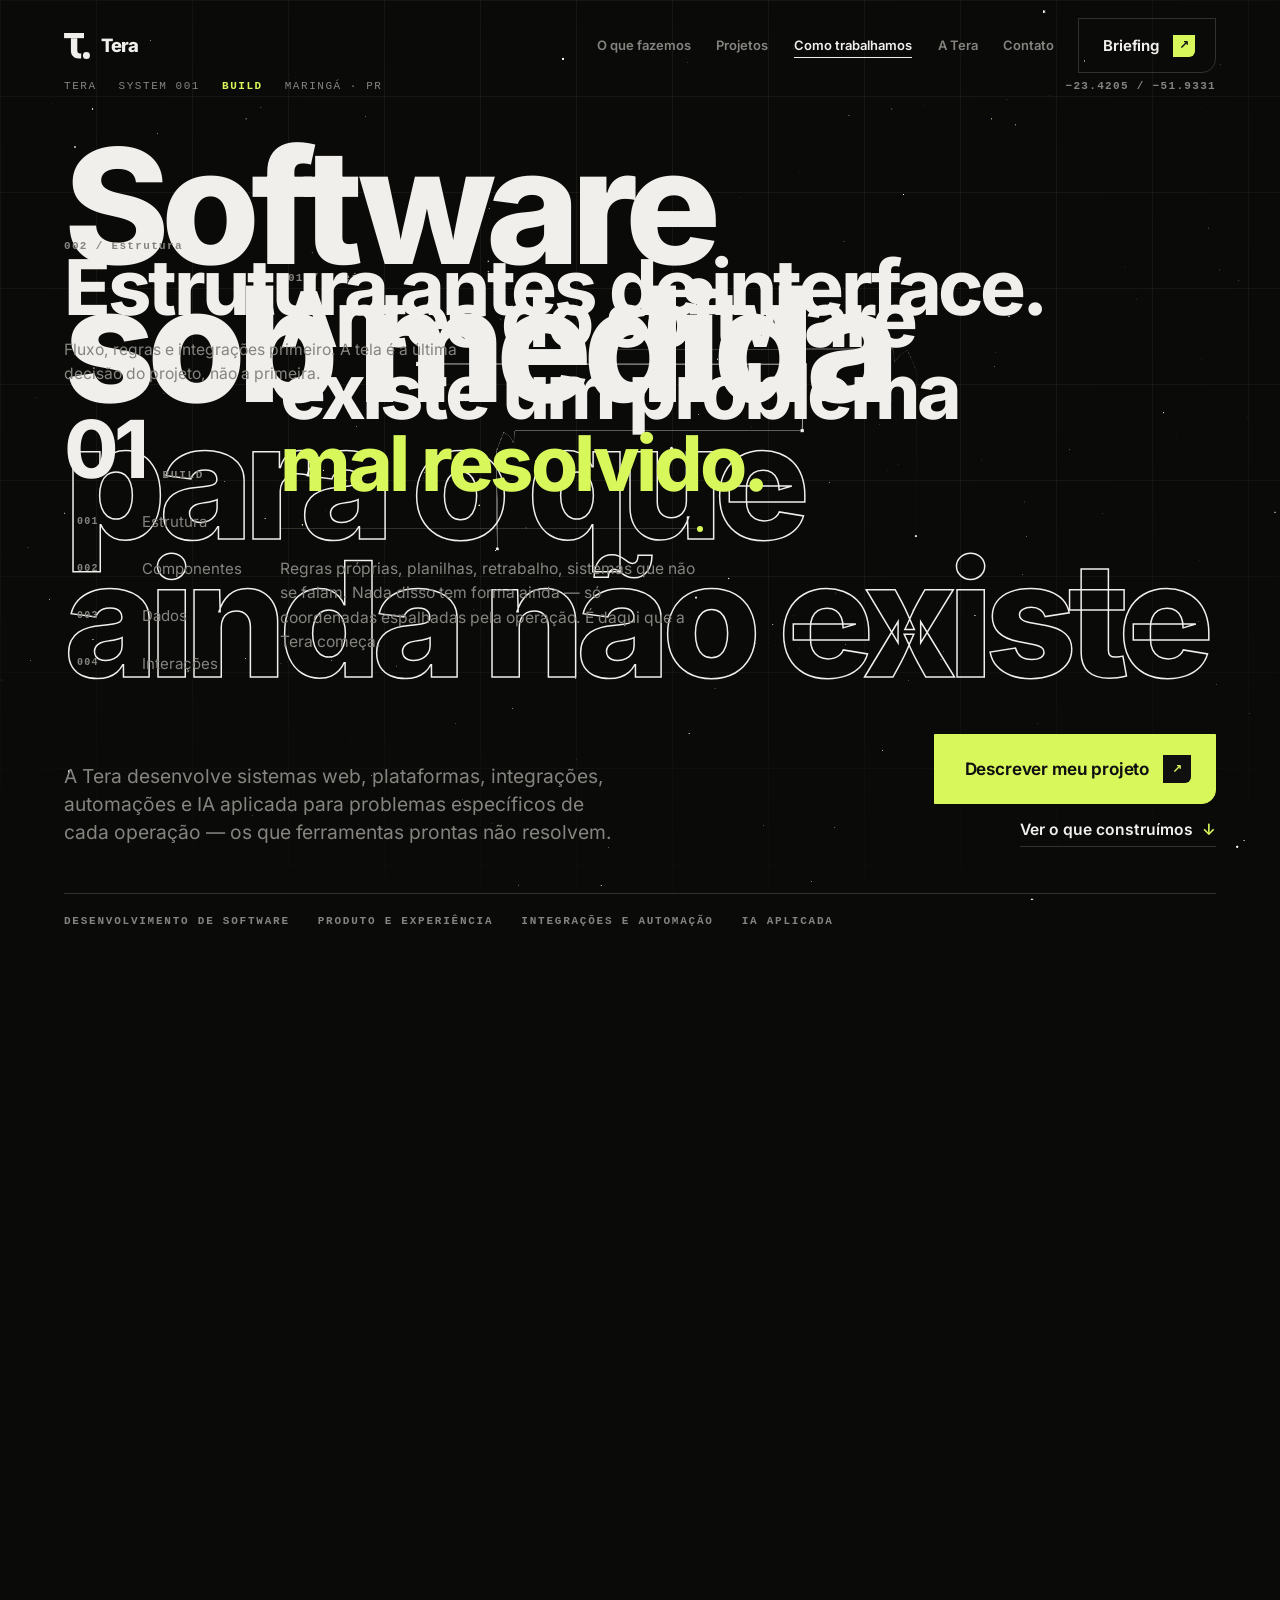
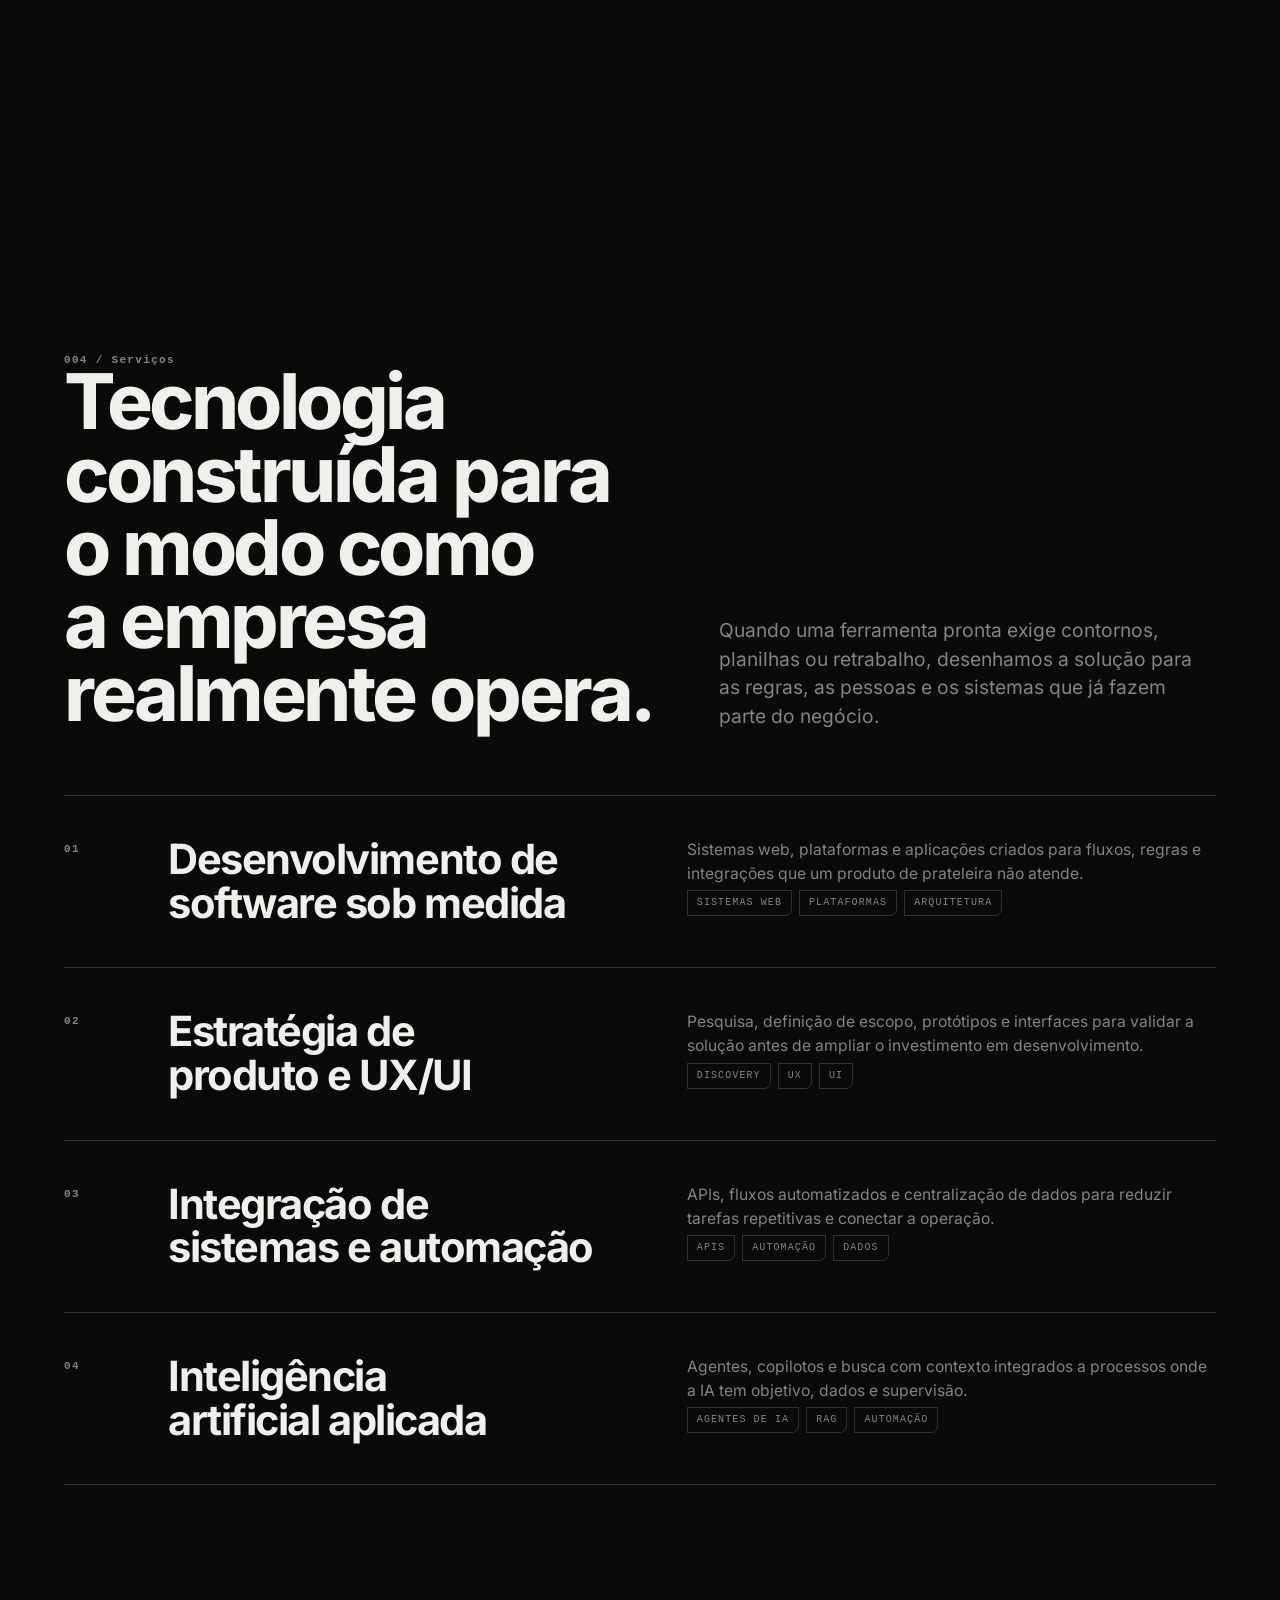
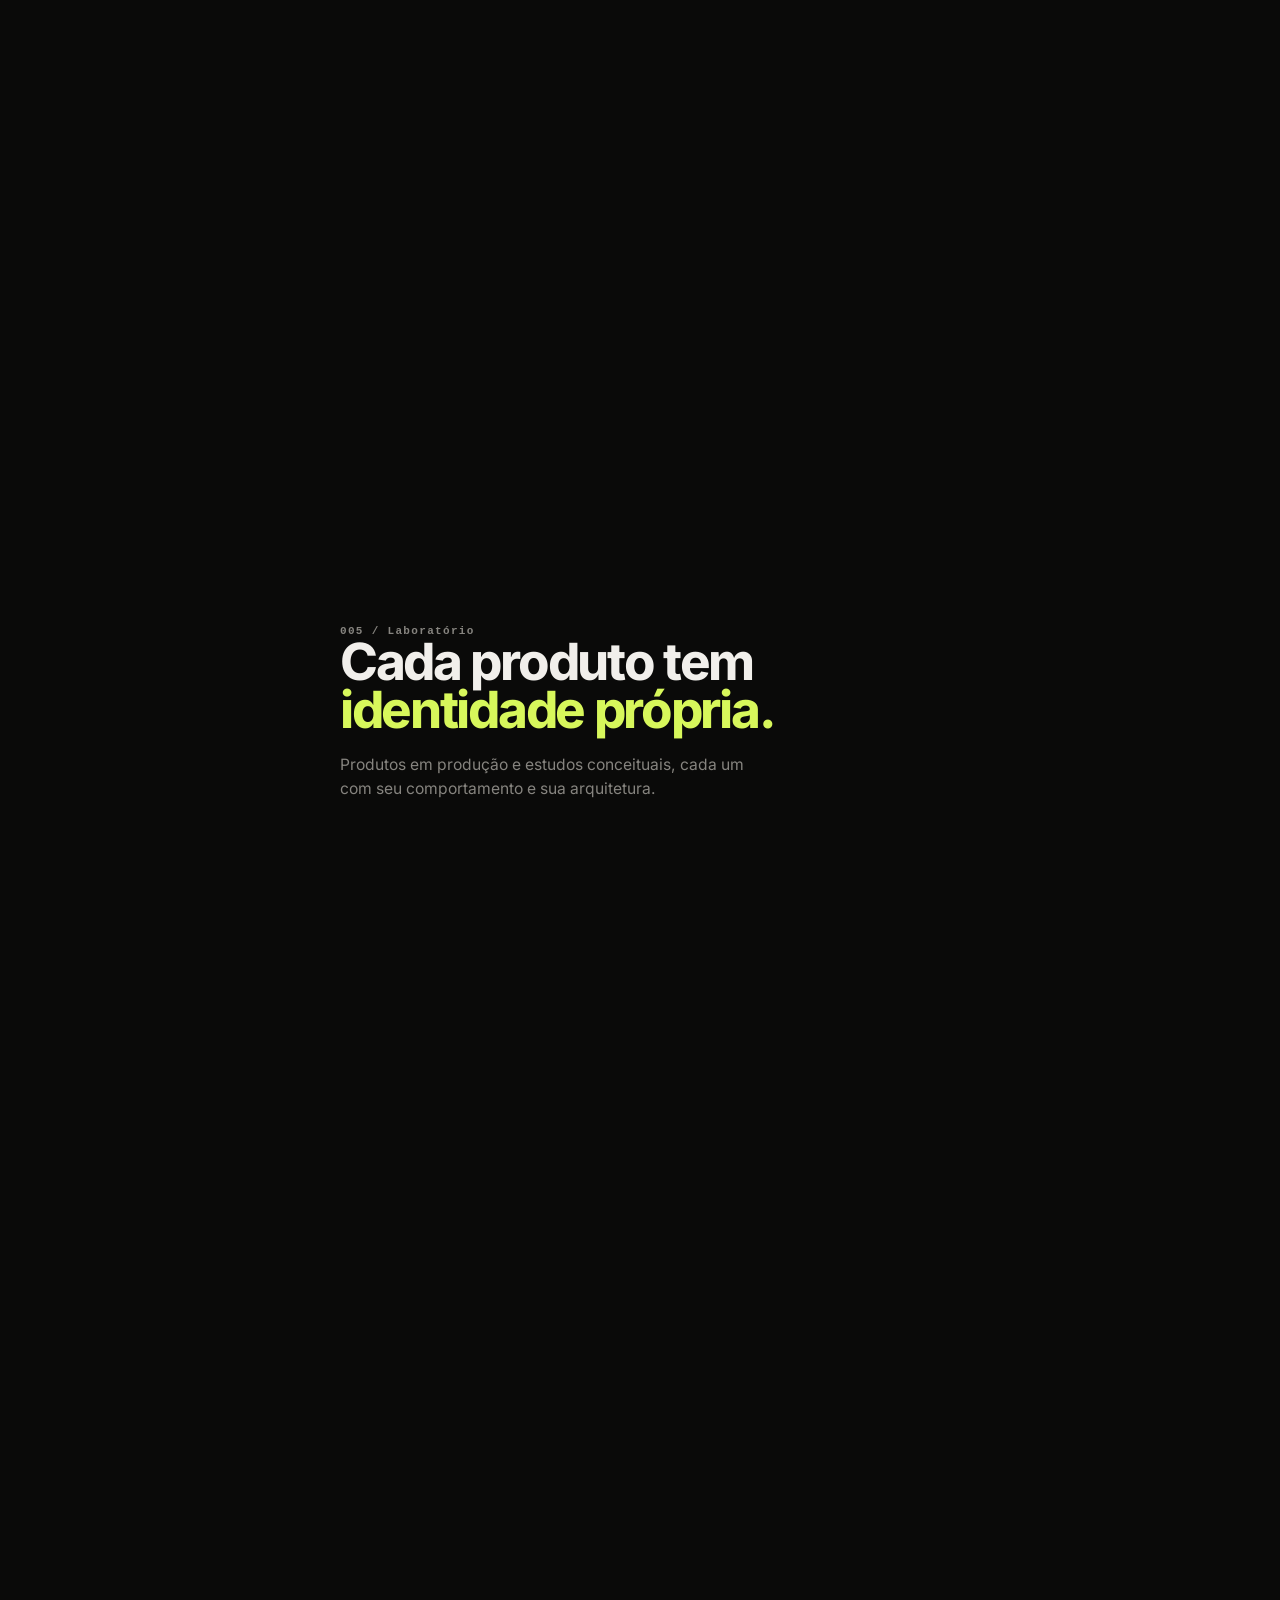
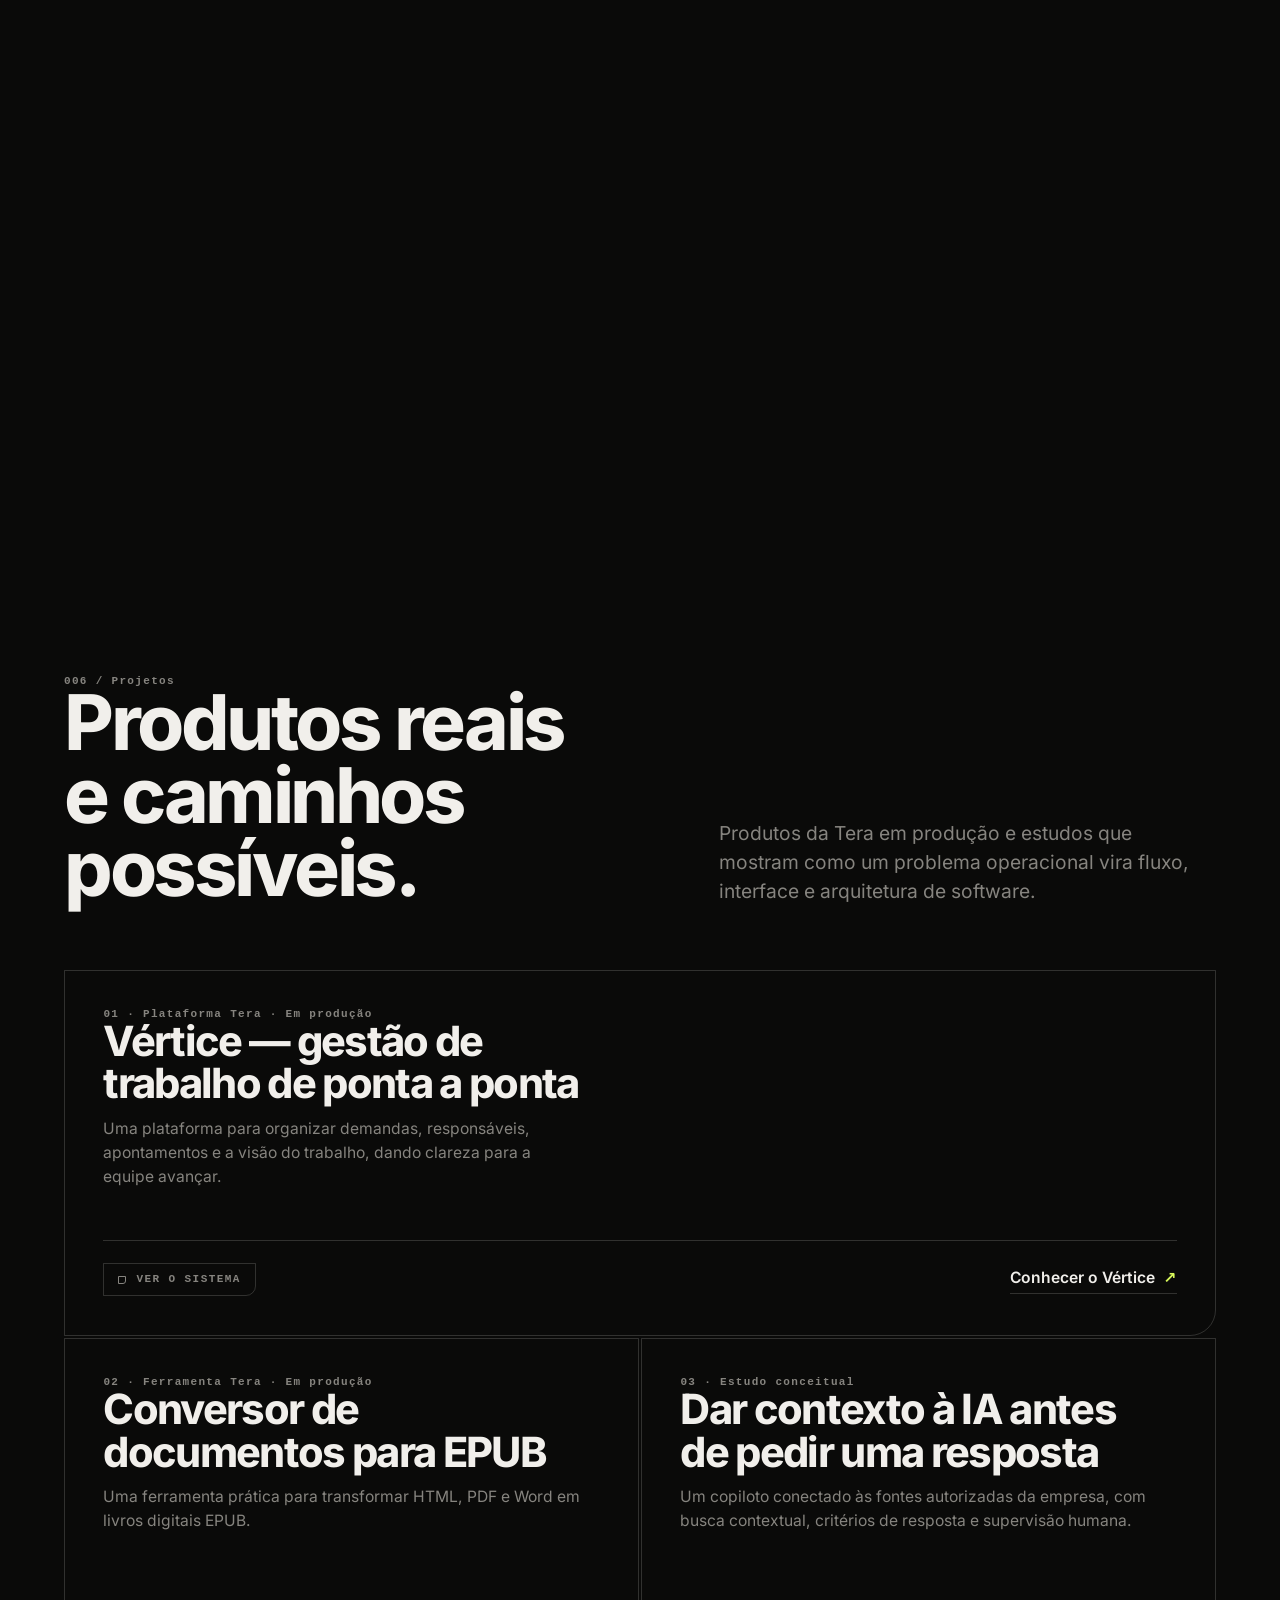
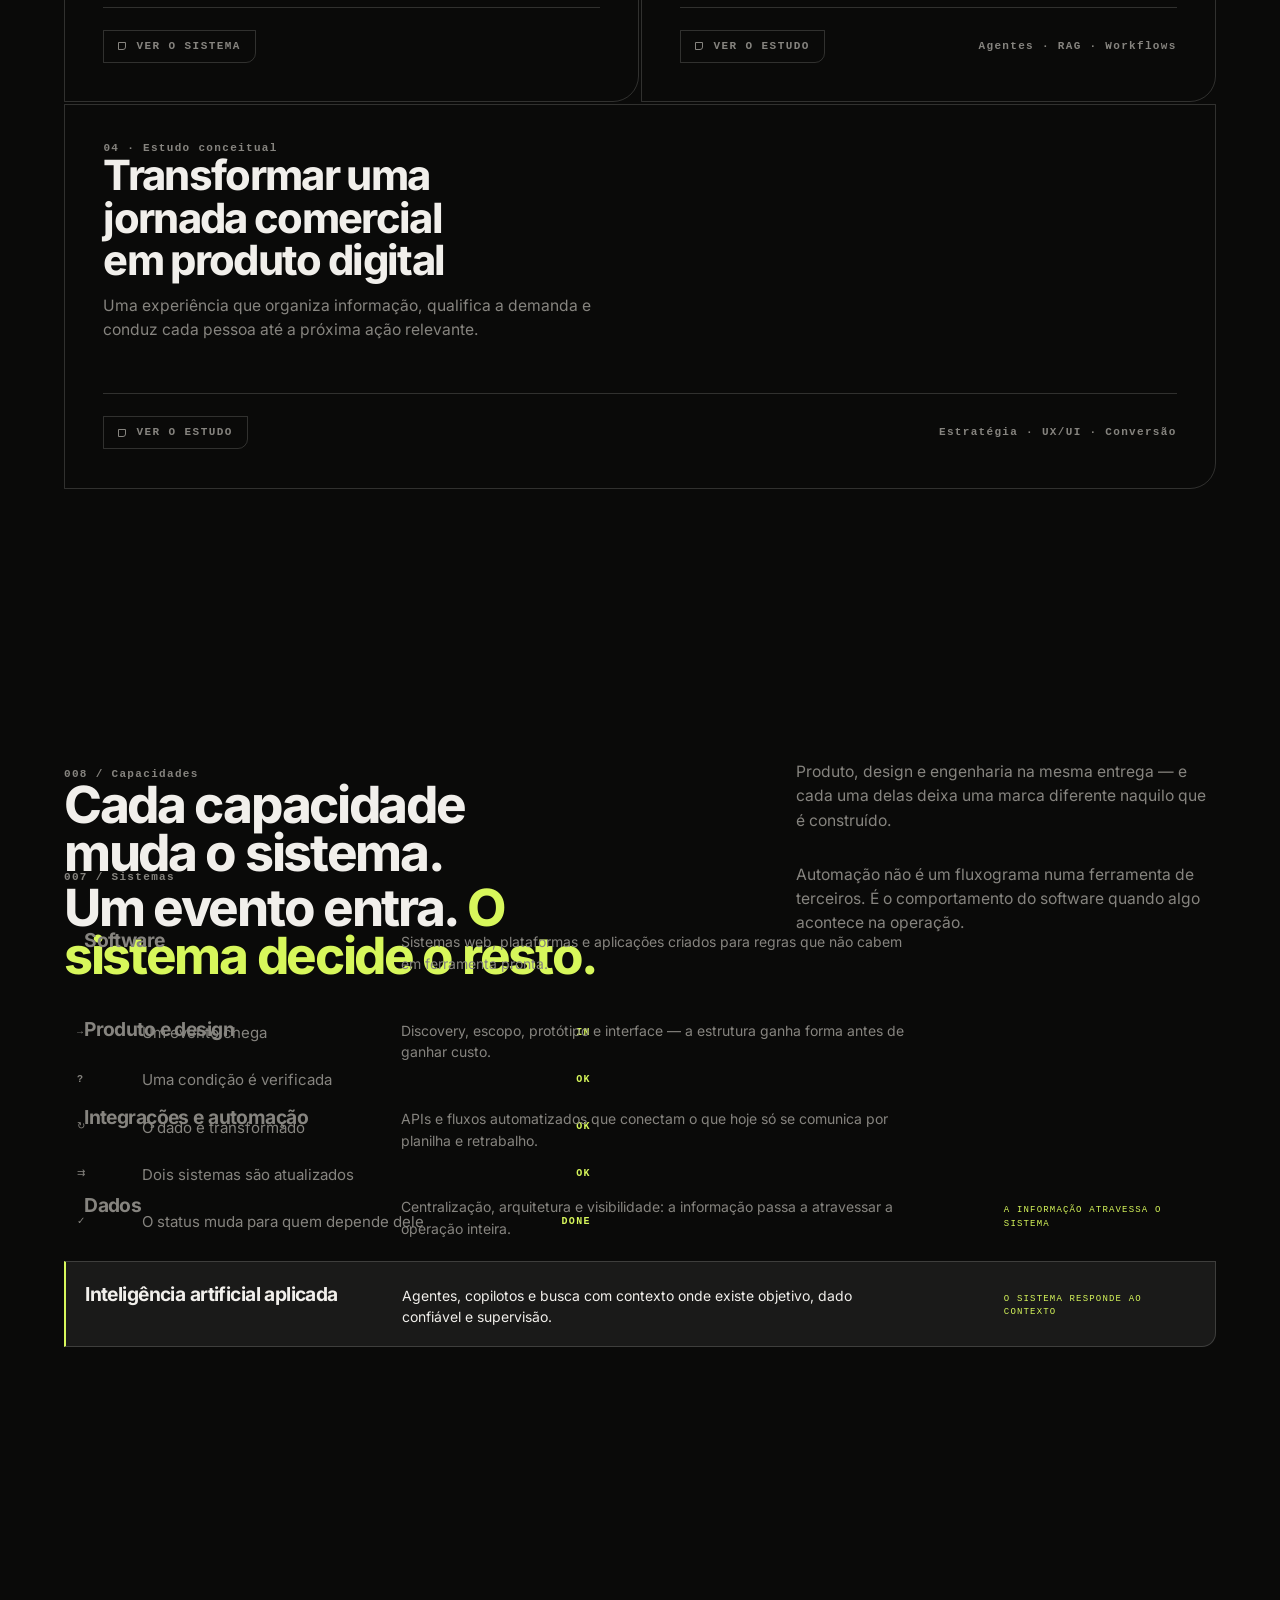
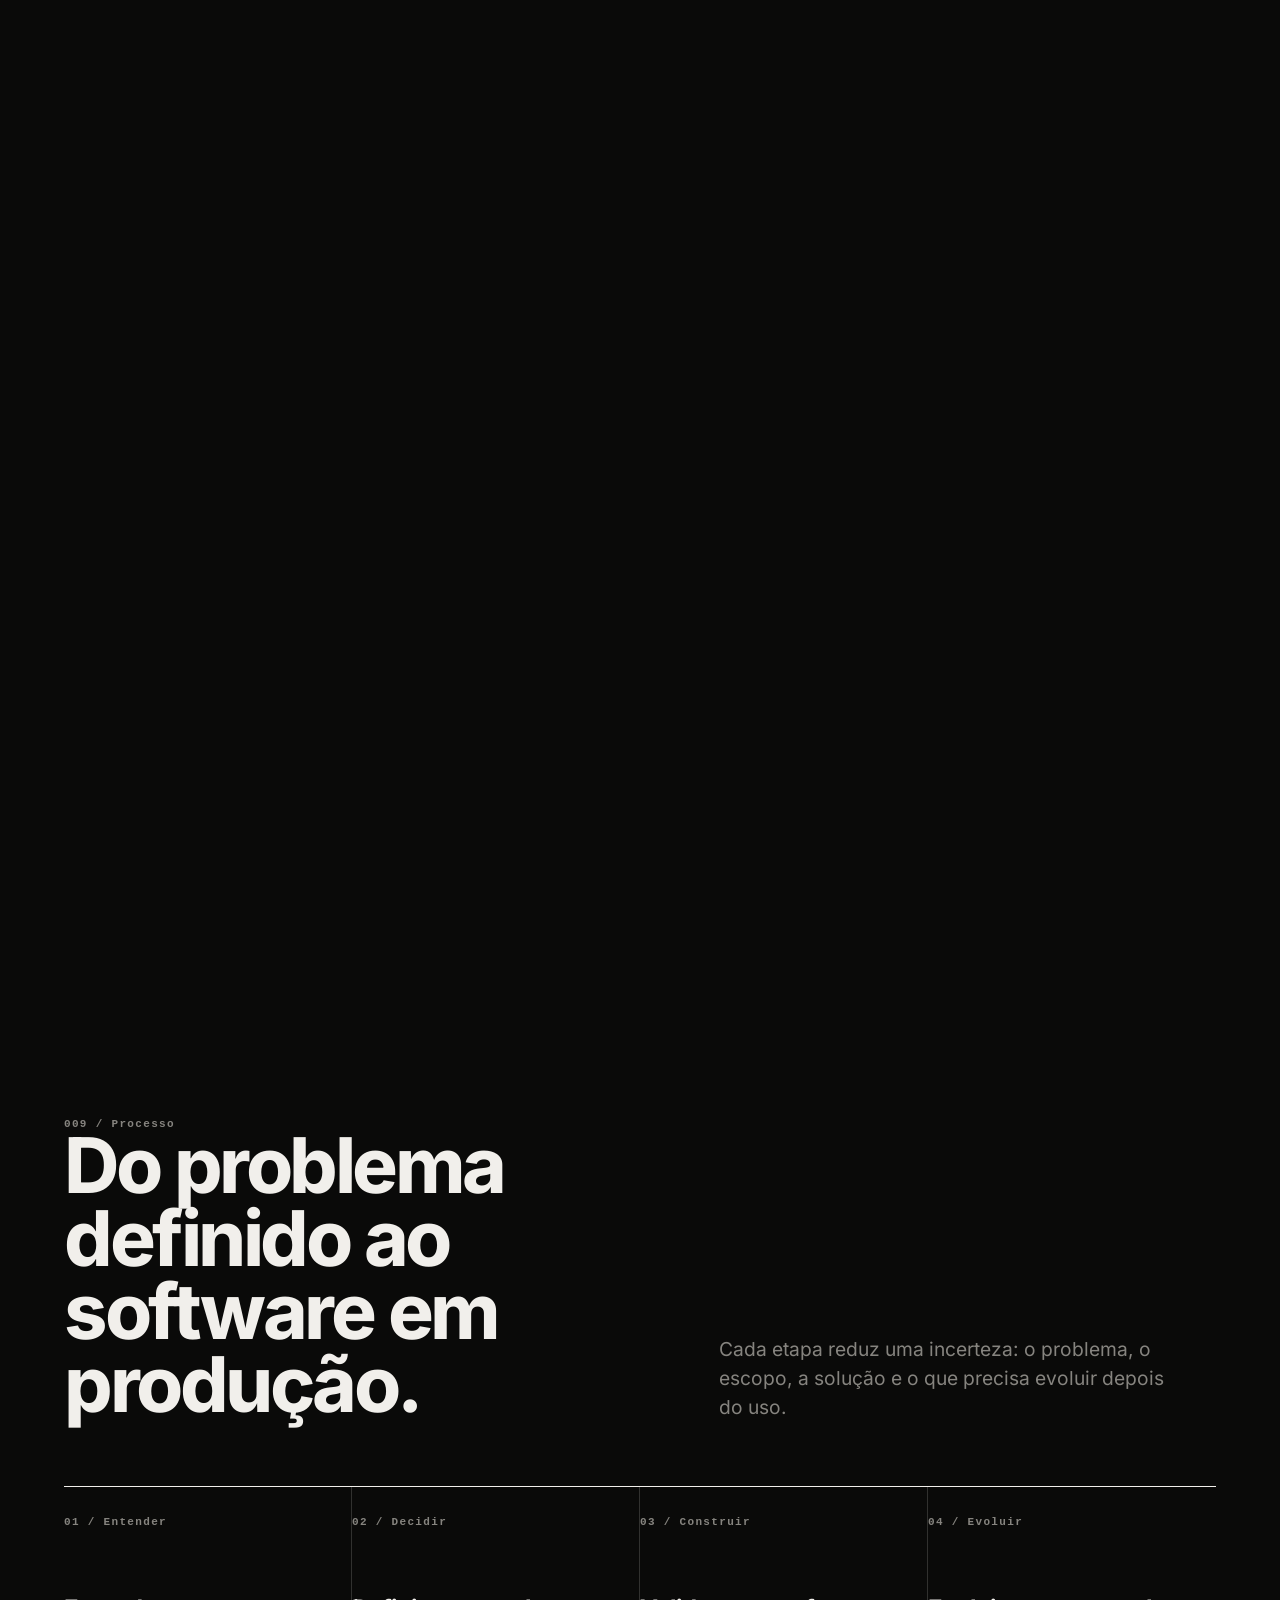
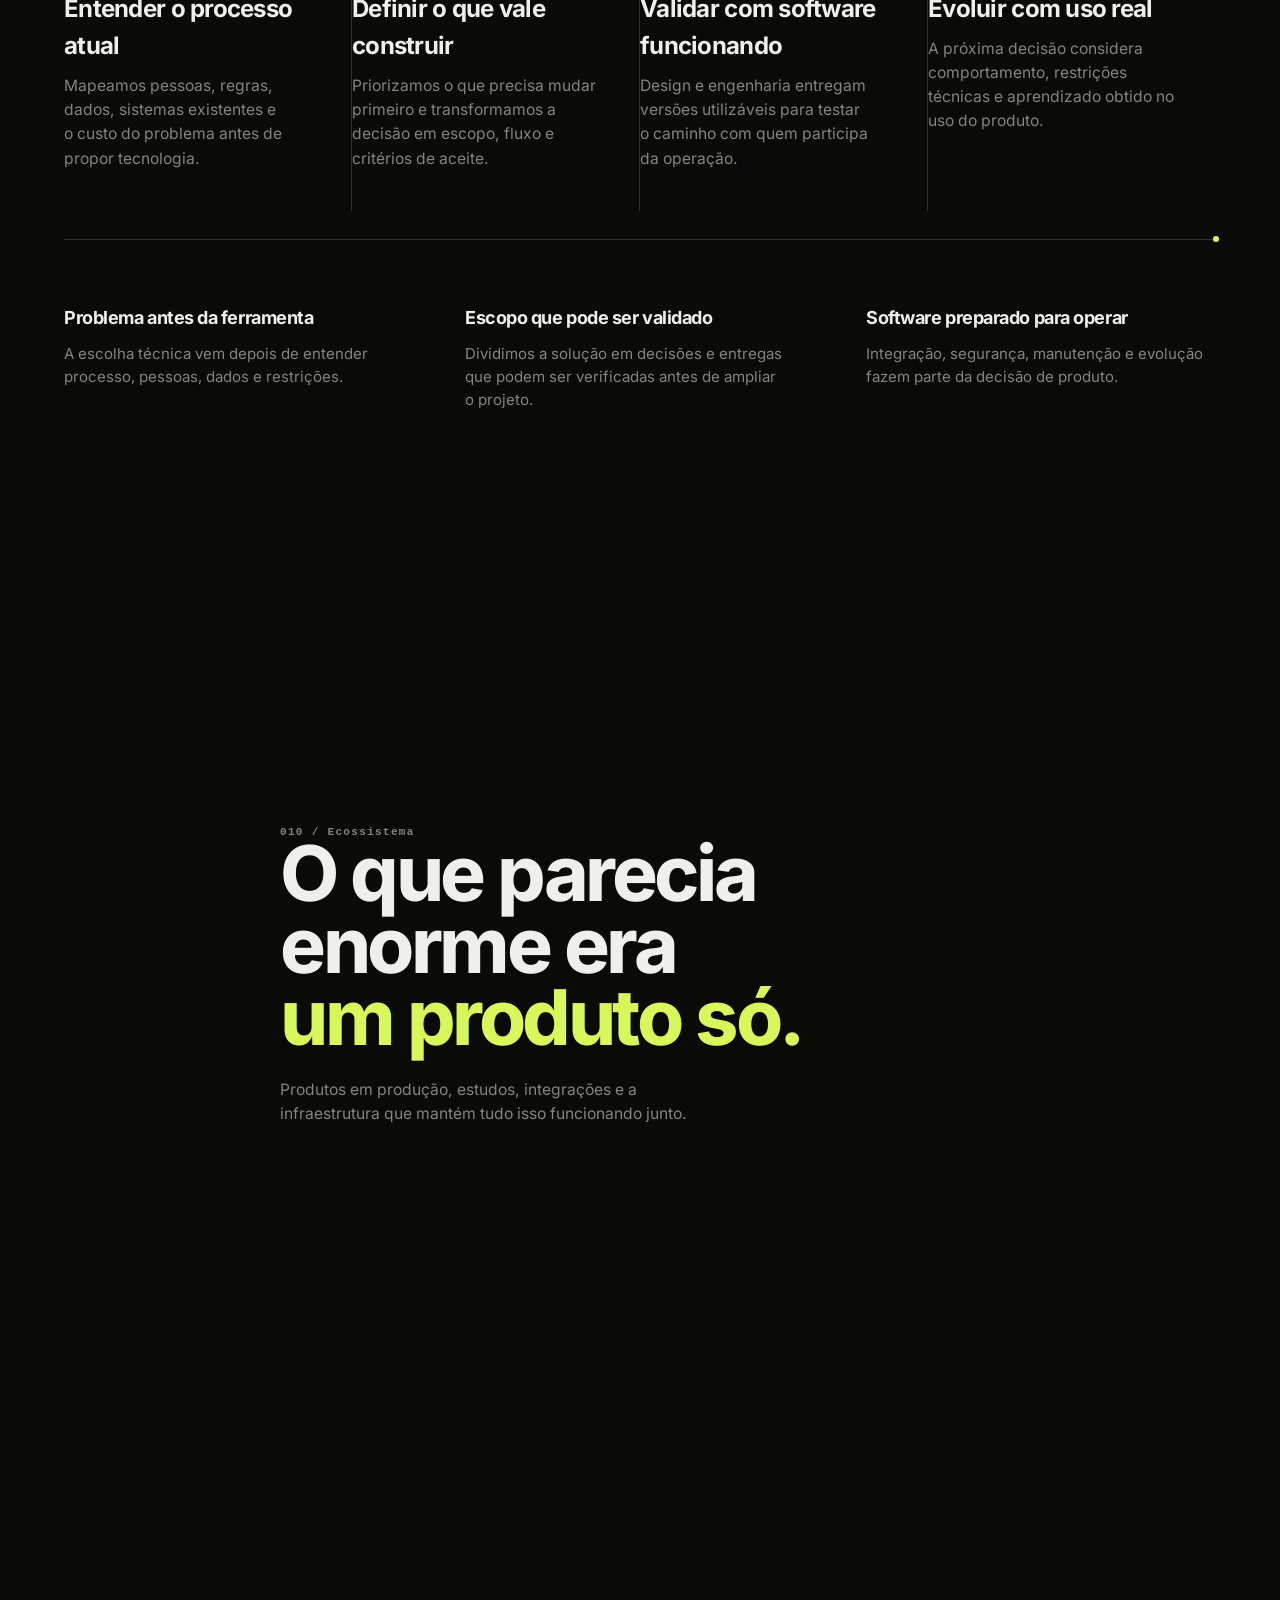
==== commit dbfa219d: "Auditoria fina: fonte da marca, contraste e robustez do briefing Revisão detalhada de tudo que foi c" ====
--- a/experiencia/index.html
+++ b/experiencia/index.html
@@ -382,9 +382,9 @@
                     aria-expanded="false" aria-controls="detalhe-epub">
               <i aria-hidden="true"></i> Ver o sistema
             </button>
-            <a class="link" href="https://tera.brugnolo.com.br/projetos/epub-converter/" rel="noopener">
-              Abrir conversor <span aria-hidden="true">↗</span>
-            </a>
+            <!-- O link para o conversor saiu junto com o card equivalente das
+                 páginas principais: apontava para tera.brugnolo.com.br, domínio
+                 que não acompanhou a migração para teralabs.cloud. -->
           </div>
           <dl class="project__detail" id="detalhe-epub" data-project-detail hidden>
             <div><dt>Problema</dt><dd>Publicar um livro digital exigia conversão manual e ferramentas separadas para cada formato de origem.</dd></div>
